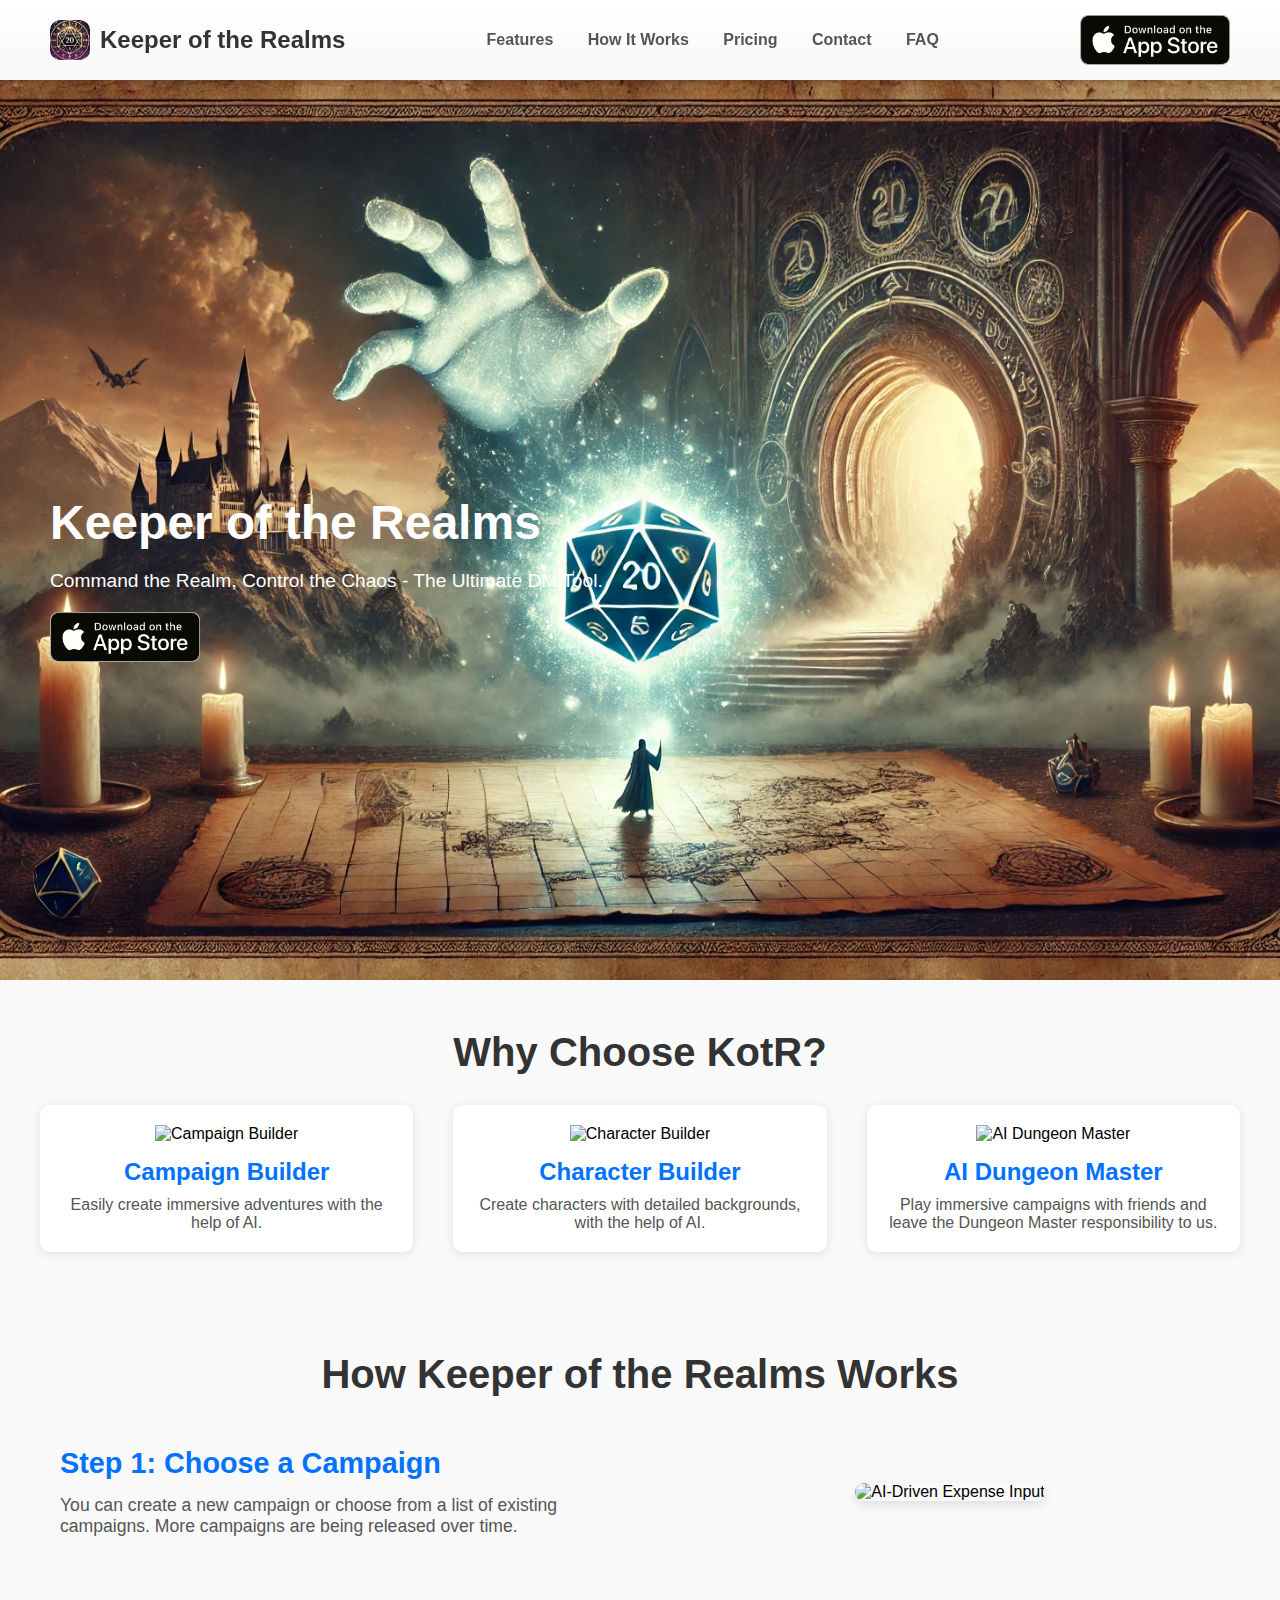
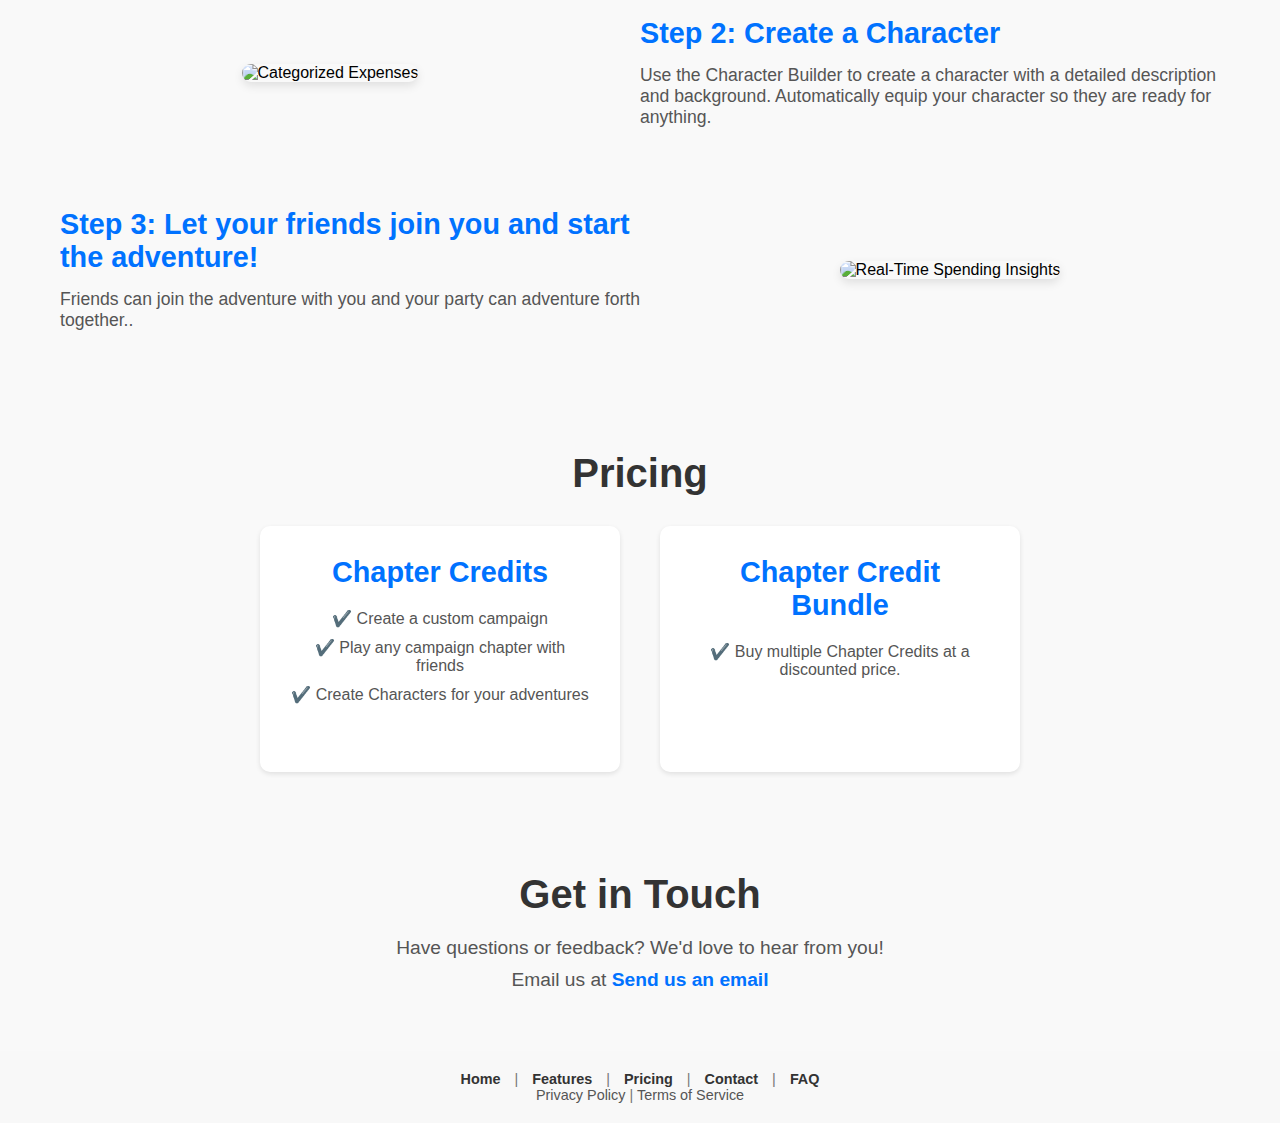
==== index.html @ 097224ea "Tweaked the text" ====
<!DOCTYPE html>
<html lang="en">
<head>
    <meta charset="UTF-8">
    <meta name="viewport" content="width=device-width, initial-scale=1.0">
    <title>Keeper of the Realms - Your AI Dungeon Master</title>
    <link rel="stylesheet" href="styles.css">
</head>
<body>
    <!-- Navbar -->
    <nav class="navbar">
        <div class="logo">
            <img src="appIcon.jpg" alt="KotR Icon" class="app-icon">
            <span>Keeper of the Realms</span>
        </div>
        <div class="nav-links">
            <a href="#features">Features</a>
            <a href="#how-it-works">How It Works</a>
            <a href="#pricing">Pricing</a>
            <a href="#contact">Contact</a>
            <a href="faq.html">FAQ</a>
        </div>
        <a href="https://apps.apple.com/us/app/keeper-of-the-realms/id6740112469" class="cta-button"><img src="app-store-badge.png" alt="Download on the App Store"></a>
    </nav>

    <!-- Hero Section -->
    <header class="hero">
        <div class="hero-overlay">
            <div class="hero-text">
                <h1>Keeper of the Realms</h1>
                <p>Command the Realm, Control the Chaos - The Ultimate DM Tool.</p>
                <a href="https://apps.apple.com/us/app/keeper-of-the-realms/id6740112469" class="cta-button">
                    <img src="app-store-badge.png" alt="Download on the App Store">
                </a>
            </div>
        </div>
        <img src="web_hero.png" alt="Keeper of the Realms" class="hero-image">
    </header>

    <!-- Features Section -->
<section id="features" class="features">
    <h2>Why Choose KotR?</h2>
    <div class="feature-grid">
        
        <div class="feature">
            <img src="Budget.png" alt="Campaign Builder">
            <h3>Campaign Builder</h3>
            <p>Easily create immersive adventures with the help of AI.</p>
        </div>

       
        <div class="feature">
            <img src="shortcuts2.png" alt="Character Builder">
            <h3>Character Builder</h3>
            <p>Create characters with detailed backgrounds, with the help of AI.</p>
        </div>

        <!-- Real-Time Widgets -->
        <div class="feature">
            <img src="widgets.png" alt="AI Dungeon Master">
            <h3>AI Dungeon Master</h3>
            <p>Play immersive campaigns with friends and leave the Dungeon Master responsibility to us.</p>
        </div>
    </div>
</section>

<!-- How It Works Section -->
<section id="how-it-works" class="how-it-works">
    <h2>How Keeper of the Realms Works</h2>
    
    <div class="steps-container">
        <!-- Step 1 -->
        <div class="step">
            <div class="step-text">
                <h3>Step 1: Choose a Campaign</h3>
                <p>You can create a new campaign or choose from a list of existing campaigns.  More campaigns are being released over time.</p>
            </div>
            <div class="step-visual">
                <img src="ai-input.png" alt="AI-Driven Expense Input">
            </div>
        </div>
        
        <!-- Step 2 -->
        <div class="step step-reverse">
            <div class="step-text">
                <h3>Step 2: Create a Character</h3>
                <p>Use the Character Builder to create a character with a detailed description and background. Automatically equip your character so they are ready for anything.</p>
            </div>
            <div class="step-visual">
                <img src="categorized-expenses.png" alt="Categorized Expenses">
            </div>
        </div>
        
        <!-- Step 3 -->
        <div class="step">
            <div class="step-text">
                <h3>Step 3: Let your friends join you and start the adventure!</h3>
                <p>Friends can join the adventure with you and your party can adventure forth together..</p>
            </div>
            <div class="step-visual">
                <img src="real-time-charts.jpg" alt="Real-Time Spending Insights">
            </div>
        </div>
    </div>
</section>

<!-- Testimonials Section -->
<!--
<section id="testimonials" class="testimonials">
    <h2>What Users Are Saying</h2>
    <div class="testimonial-slider">
        <div class="testimonial">
            <p>&ldquo;Penny has completely changed the way I manage my finances. AI tracking is seamless and accurate!&rdquo;</p>
            <span>- User A</span>
        </div>
        <div class="testimonial">
            <p>&ldquo;The Siri integration makes adding expenses on the go a breeze.&rdquo;</p>
            <span>- User B</span>
        </div>
        <div class="testimonial">
            <p>&ldquo;The real-time insights helped me stay under budget for the first time in years.&rdquo;</p>
            <span>- User C</span>
        </div>
    </div>
</section>
-->
<!-- Pricing Section -->
<section id="pricing" class="pricing">
    <h2>Pricing</h2>
    <div class="pricing-container">
        <!-- Chapter Credits -->
        <div class="plan">
            <h3>Chapter Credits</h3>
            <ul>
                <li>✔️ Create a custom campaign</li>
                <li>✔️ Play any campaign chapter with friends</li>
                <li>✔️ Create Characters for your adventures</li>
            </ul>
            <a href="https://apps.apple.com/us/app/penny-ai-expense-tracker/id6680195347" class="cta-button">Get Started for Free</a>
        </div>
        
        <!-- Chapter Credit Bundles -->
        <div class="plan">
            <h3>Chapter Credit Bundle</h3>
            <ul>
                <li>✔️ Buy multiple Chapter Credits at a discounted price.</li>
            </ul>
            <a href="https://apps.apple.com/us/app/penny-ai-expense-tracker/id6680195347" class="cta-button">Subscribe Now</a>
        </div>
    </div>
</section>

<!-- Contact Section -->
<section id="contact" class="contact">
    <h2>Get in Touch</h2>
    <p>Have questions or feedback? We'd love to hear from you!</p>
    <p>Email us at <a href="mailto:TiVoShane@gmail.com">Send us an email</a></p>
   
</section>

   <!-- Footer -->
<footer class="footer">
    <div class="footer-links">
        <a href="#">Home</a> | <a href="#features">Features</a> | <a href="#pricing">Pricing</a> | <a href="#contact">Contact</a> | <a href="faq.html">FAQ</a>
    </div>
    <div class="legal">
        <a href="privacy-policy.html">Privacy Policy</a> | <a href="#">Terms of Service</a>
    </div>
</footer>
</body>
</html>
---- styles.css ----
/* styles.css */
body, h1, h2, h3, p {
    margin: 0;
    padding: 0;
}

body {
    font-family: Arial, sans-serif;
    background-color: #fff;
}

/* General Header Styling */
h2 {
    font-size: 2.5rem;
    margin-bottom: 30px;
    color: #333;
    text-align: center;
    font-family: 'Poppins', Arial, sans-serif;
}

/* Navbar Styling */
.navbar {
    display: flex;
    justify-content: space-between;
    align-items: center;
    padding: 15px 50px;
    background: linear-gradient(to bottom, #ffffff, #f8f8f8); /* Subtle gradient */
    box-shadow: 0 2px 4px rgba(0, 0, 0, 0.1);
    position: sticky;
    top: 0;
    z-index: 1000;
}

.logo {
    display: flex;
    align-items: center;
    gap: 10px;
    font-family: 'Poppins', Arial, sans-serif;
    font-size: 1.5rem;
    font-weight: bold;
    color: #333;
}

.nav-links a {
    text-decoration: none;
    color: #555;
    font-size: 1rem;
    font-weight: 600;
    margin: 0 15px;
    position: relative;
    transition: color 0.3s ease;
}

.nav-links a:hover {
    color: #0072ff;
}

.nav-links a::after {
    content: '';
    position: absolute;
    width: 0;
    height: 2px;
    bottom: -5px;
    left: 0;
    background-color: #0072ff;
    transition: width 0.3s ease;
}

.nav-links a:hover::after {
    width: 100%;
}

.download-btn {
    background-color: #0072ff;
    color: #fff;
    padding: 10px 20px;
    border-radius: 5px;
    text-decoration: none;
    font-weight: bold;
    transition: background-color 0.3s ease;
}

.download-btn:hover {
    background-color: #005bb5;
}

.app-icon {
    width: 40px;
    height: 40px;
    object-fit: contain;
    border-radius: 10px; /* Optional */
}

/* Hero Section */
.hero {
    position: relative;
    width: 100%;
    height: 100vh;
    overflow: hidden;
}

.hero-image {
    width: 100%;
    height: 100%;
    object-fit: cover;
    position: absolute;
    top: 0;
    left: 0;
    z-index: 1;
}

.hero-overlay {
    position: absolute;
    top: 0;
    left: 0;
    width: 100%;
    height: 100%;
    display: flex;
    align-items: center;
    justify-content: flex-start;
    padding: 50px;
    z-index: 2;
    color: white;
}

.hero-text h1 {
    font-size: 3rem;
    margin-bottom: 20px;
}

.hero-text p {
    font-size: 1.2rem;
    margin-bottom: 20px;
}

/* Features Section */
.features {
    text-align: center;
    padding: 50px 20px;
}

.feature-grid {
    display: flex;
    justify-content: center;
    gap: 40px;
    flex-wrap: wrap;
}

.feature img {
    width: 150px;
    margin-bottom: 10px;
}

/* Footer */
.footer {
    background-color: #f8f8f8;
    text-align: center;
    padding: 20px;
}

.footer-links a {
    text-decoration: none;
    color: #333;
    margin: 0 10px;
    font-weight: bold;
}

footer {
    text-align: center;
    padding: 20px 10px;
    background: #f9f9f9;
    color: #777;
    font-size: 0.9rem;
}

footer a {
    color: #0072ff;
    text-decoration: none;
}

footer a:hover {
    text-decoration: underline;
}

.legal a {
    text-decoration: none;
    color: #555;
}

/* Features Section */
.features {
    text-align: center;
    padding: 50px 20px;
    background-color: #f9f9f9;
}

.features h2 {
    font-size: 2.5rem;
    margin-bottom: 30px;
    color: #333;
}

.feature-grid {
    display: grid;
    grid-template-columns: repeat(3, 1fr);
    gap: 40px;
    justify-items: center;
    max-width: 1200px;
    margin: 0 auto;
}

.feature {
    text-align: center;
    padding: 20px;
    background: white;
    box-shadow: 0 2px 10px rgba(0, 0, 0, 0.1);
    border-radius: 10px;
    transition: transform 0.3s ease;
}

.feature:hover {
    transform: translateY(-10px);
    box-shadow: 0 4px 10px rgba(0, 0, 0, 0.2);
}

.feature img {
    width: 120px;
    height: auto;
    margin-bottom: 15px;
}

.feature h3 {
    font-size: 1.5rem;
    margin-bottom: 10px;
    color: #0072ff;
}

.feature p {
    font-size: 1rem;
    color: #555;
}

@media (max-width: 768px) {
    .feature-grid {
        grid-template-columns: 1fr;
    }
}

/* How It Works Section */
.how-it-works {
    text-align: center;
    padding: 50px 20px;
    background-color: #f9f9f9;
}

.how-it-works h2 {
    font-size: 2.5rem;
    margin-bottom: 30px;
    color: #333;
}

.steps-container {
    display: flex;
    flex-direction: column;
    gap: 40px;
    max-width: 1200px;
    margin: 0 auto;
}

.step {
    display: flex;
    align-items: center;
    justify-content: space-between;
}

.step-reverse {
    flex-direction: row-reverse;
}

.step-text {
    flex: 1;
    padding: 20px;
    text-align: left;
}

.step-text h3 {
    font-size: 1.8rem;
    margin-bottom: 15px;
    color: #0072ff;
}

.step-text p {
    font-size: 1.1rem;
    color: #555;
}

.step-visual {
    flex: 1;
    text-align: center;
}

.step-visual img {
    max-width: 100%;
    height: auto;
    border-radius: 10px;
    box-shadow: 0 4px 10px rgba(0, 0, 0, 0.1);
}

/* Testimonials Section */
.testimonials {
    text-align: center;
    padding: 50px 20px;
    background-color: #fff;
}

.testimonials h2 {
    font-size: 2.5rem;
    margin-bottom: 30px;
    color: #333;
}

.testimonial-slider {
    display: flex;
    justify-content: center;
    gap: 30px;
}

.testimonial {
    background-color: #f8f8f8;
    padding: 20px;
    border-radius: 10px;
    box-shadow: 0 2px 5px rgba(0, 0, 0, 0.1);
}

.testimonial p {
    font-size: 1.2rem;
    font-style: italic;
    margin-bottom: 10px;
}

/* Pricing Section */
.pricing {
    text-align: center;
    padding: 50px 20px;
    background-color: #f9f9f9;
}

.pricing-container {
    display: flex;
    justify-content: center;
    gap: 40px;
}

@media (max-width: 768px) {
    .pricing-container {
        flex-direction: column;
        gap: 20px;
    }
}

.plan {
    background: #fff;
    padding: 30px;
    border-radius: 10px;
    box-shadow: 0 2px 5px rgba(0, 0, 0, 0.1);
    width: 300px;
}

.plan h3 {
    font-size: 1.8rem;
    margin-bottom: 20px;
    color: #0072ff;
}

.plan ul {
    list-style: none;
    padding: 0;
    margin-bottom: 20px;
}

.plan ul li {
    margin-bottom: 10px;
    color: #555;
}

.cta-button {
    display: inline-block;
    background-color: #0072ff;
    color: #fff;
    padding: 10px 20px;
    border-radius: 5px;
    text-decoration: none;
    font-weight: bold;
    transition: background-color 0.3s ease;
}
.cta-button:hover {
    background-color: #005bb5;
}

.cta-button {
    outline: none; /* Remove browser default focus outline */
    background: none; /* Remove any extra background */
    border: none; /* Remove border styles */
}

.cta-button img {
    width: 150px;
    height: auto;
    display: block; /* Ensures no inline spacing issues */
    outline: none; /* Remove focus on image */
}

.cta-button:focus {
    outline: 2px solid #0072ff; /* Custom focus style for visibility */
    border-radius: 5px;
}

.cta-button {
    display: inline-block;
    background: none; /* Remove any background */
    border: none;     /* Remove borders */
    outline: none;    /* Remove focus outlines */
    padding: 0;       /* Remove extra padding */
    transition: none; /* Disable any hover transitions */
}

.cta-button:hover,
.cta-button:focus {
    outline: none;    /* Remove hover/focus outline */
    box-shadow: none; /* Remove any shadow */
    background: none; /* Remove any inherited hover background */
}

.cta-button img {
    display: block;
    width: 150px;
    height: auto;
    outline: none;    /* Remove image focus outline */
    border: none;     /* Remove borders on image */
    box-shadow: none; /* Ensure no hover shadow */
}

/* Contact Section */
.contact {
    text-align: center;
    padding: 50px 20px;
    background-color: #f9f9f9;
}

.contact h2 {
    font-size: 2.5rem;
    margin-bottom: 20px;
    color: #333;
}

.contact p {
    font-size: 1.2rem;
    margin: 10px 0;
    color: #555;
}

.contact a {
    color: #0072ff;
    text-decoration: none;
    font-weight: bold;
}

.contact a:hover {
    text-decoration: underline;
}

/* FAQ Page Styling */
.faq-container {
    max-width: 900px;
    margin: 50px auto;
    padding: 20px;
    background-color: #fff;
    box-shadow: 0 2px 10px rgba(0, 0, 0, 0.1);
    border-radius: 10px;
}

.faq-container h1 {
    font-size: 2.5rem;
    color: #0072ff;
    margin-bottom: 20px;
    border-bottom: 2px solid #0072ff;
    padding-bottom: 10px;
    text-align: center;
}

.faq-container h3 {
    font-size: 1.5rem;
    margin-top: 20px;
    margin-bottom: 10px;
    color: #333;
}

.faq-container p {
    font-size: 1.1rem;
    color: #555;
    line-height: 1.6;
}

.faq-item {
    border-bottom: 1px solid #ddd;
    padding: 20px 0;
}

.faq-question {
    font-weight: bold;
    font-size: 1.2rem;
    margin-bottom: 10px;
    color: #0072ff;
}

.faq-answer p {
    margin: 0;
    color: #555;
}

.faq-item:last-child {
    border-bottom: none;
}

.container {
    max-width: 900px;
    margin: 40px auto;
    padding: 20px;
    line-height: 1.6;
    font-size: 1rem;
    color: #333;
}
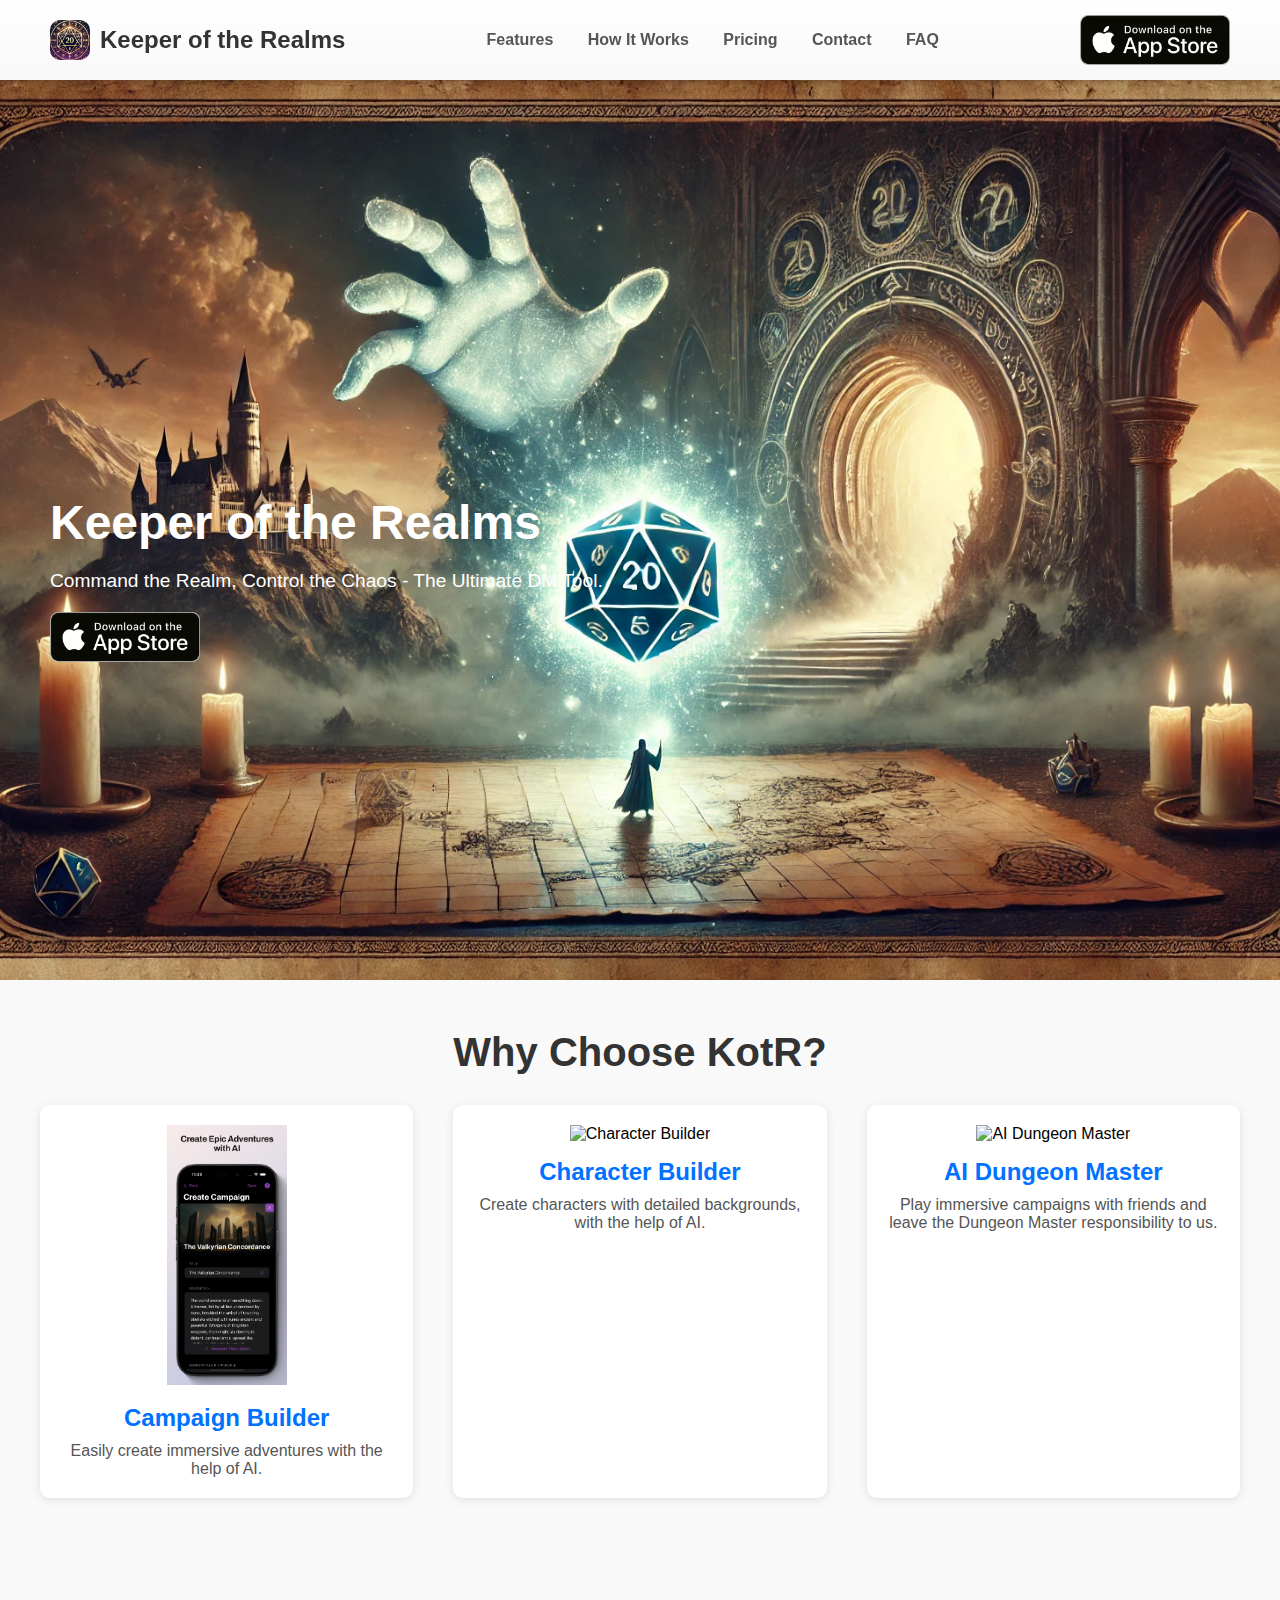
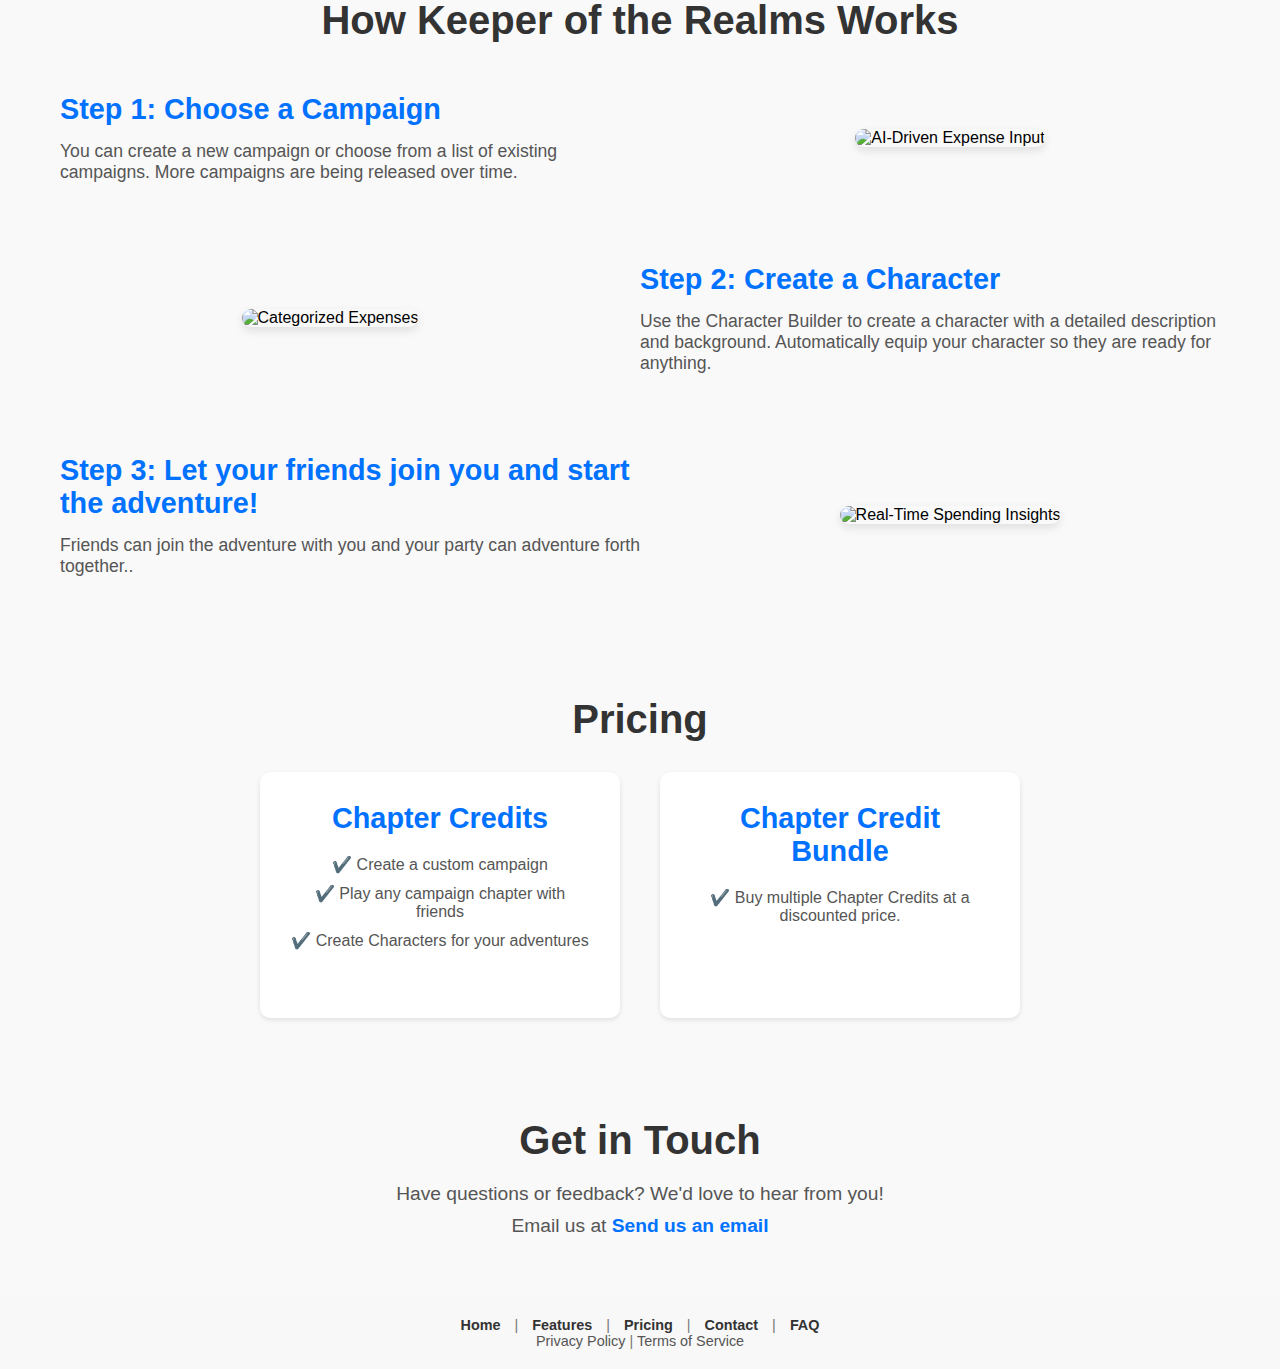
==== commit 2bbab2fd: "Added create campaign image" ====
--- a/index.html
+++ b/index.html
@@ -43,7 +43,7 @@
     <div class="feature-grid">
         
         <div class="feature">
-            <img src="Budget.png" alt="Campaign Builder">
+            <img src="Create Campaign.jpg" alt="Campaign Builder">
             <h3>Campaign Builder</h3>
             <p>Easily create immersive adventures with the help of AI.</p>
         </div>
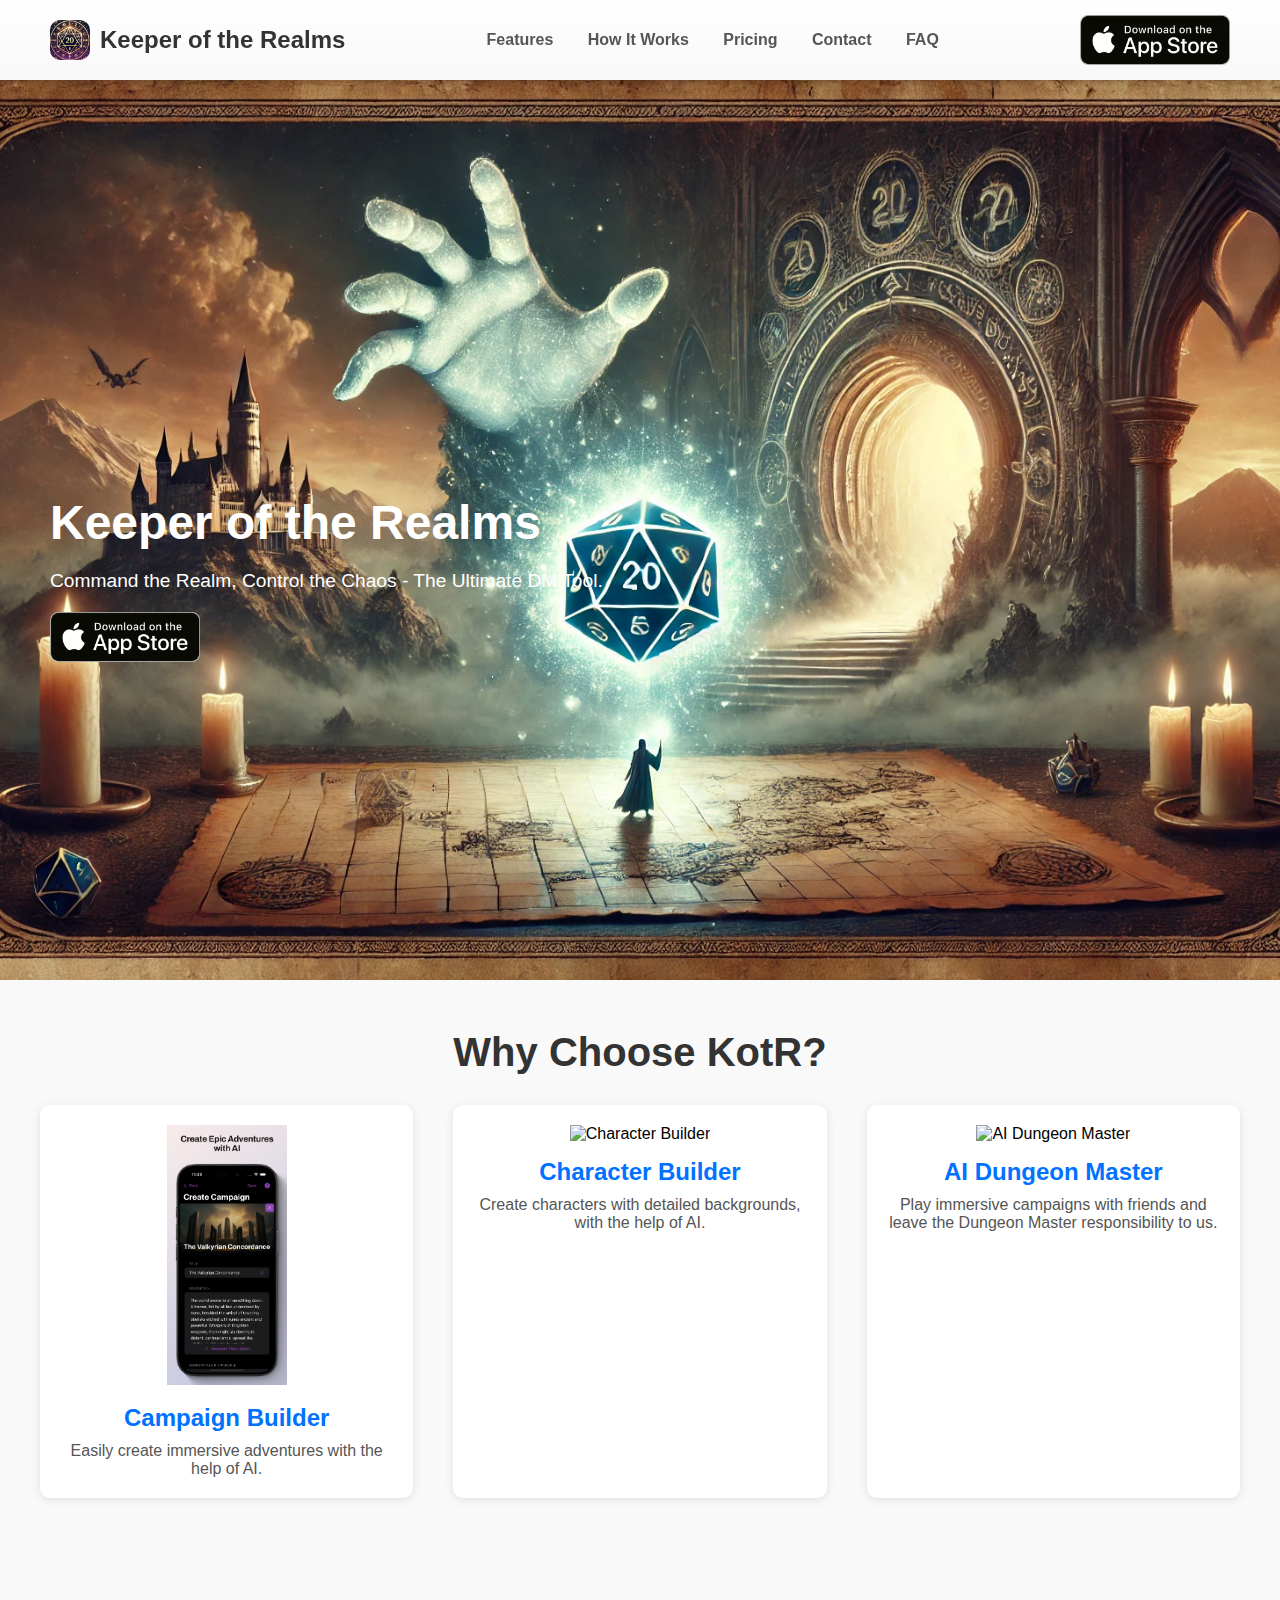
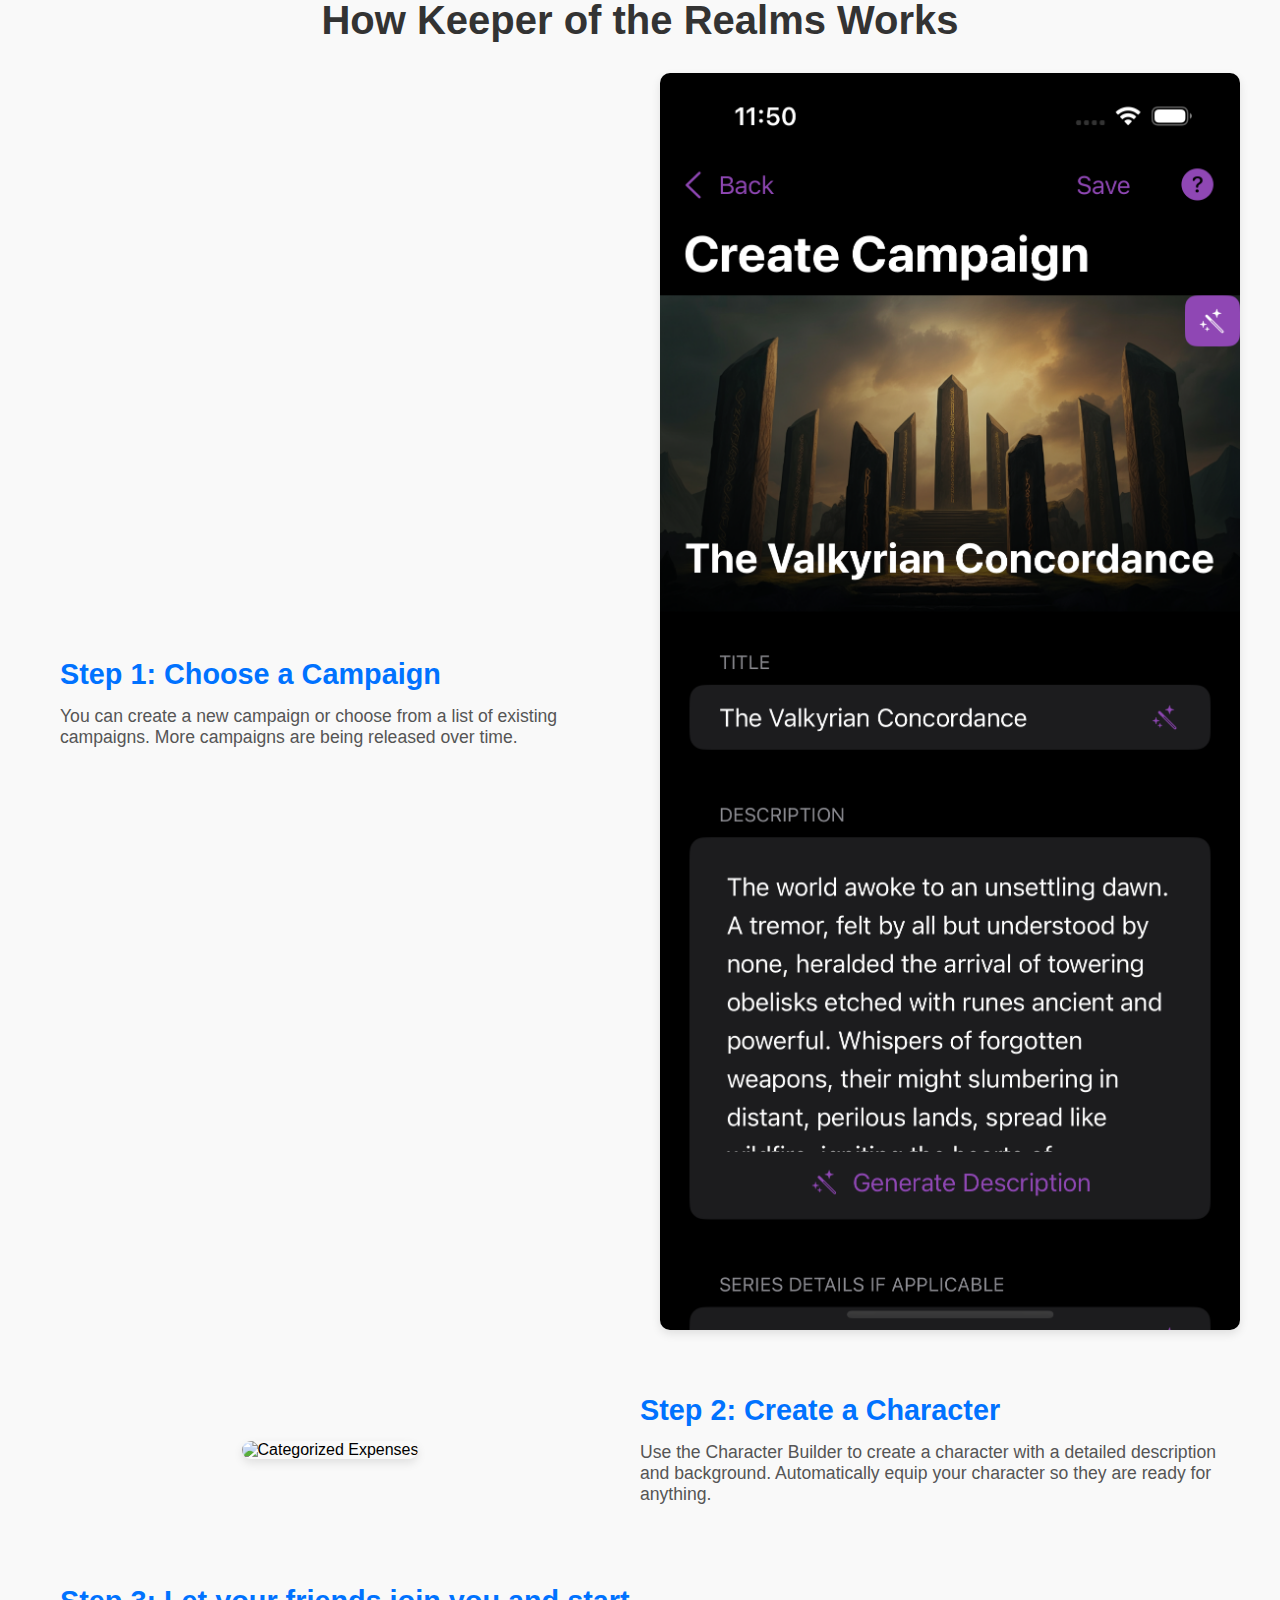
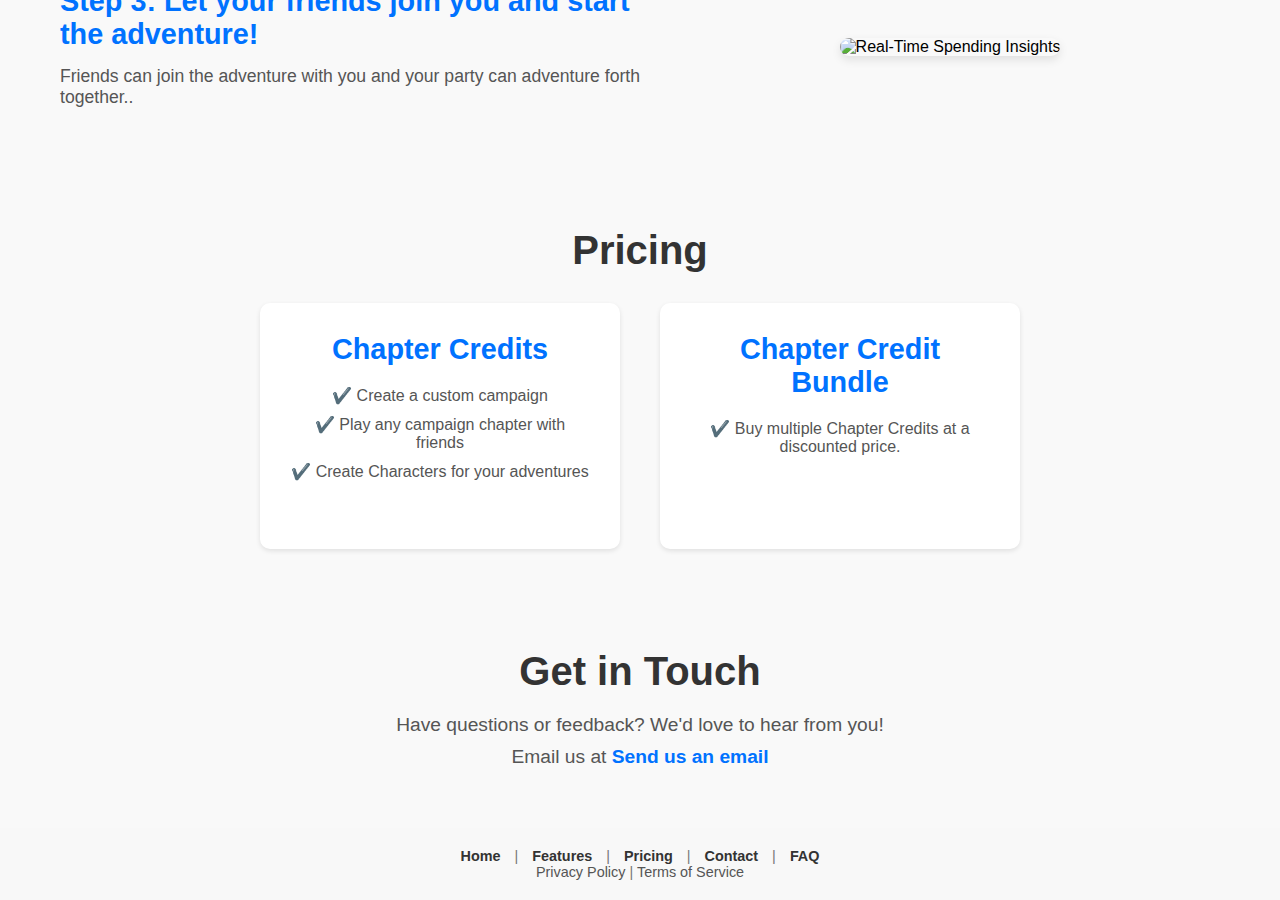
==== commit e144aa72: "Added images" ====
--- a/index.html
+++ b/index.html
@@ -76,7 +76,7 @@
                 <p>You can create a new campaign or choose from a list of existing campaigns.  More campaigns are being released over time.</p>
             </div>
             <div class="step-visual">
-                <img src="ai-input.png" alt="AI-Driven Expense Input">
+                <img src="create_campaign.png" alt="Create Campaign">
             </div>
         </div>
         
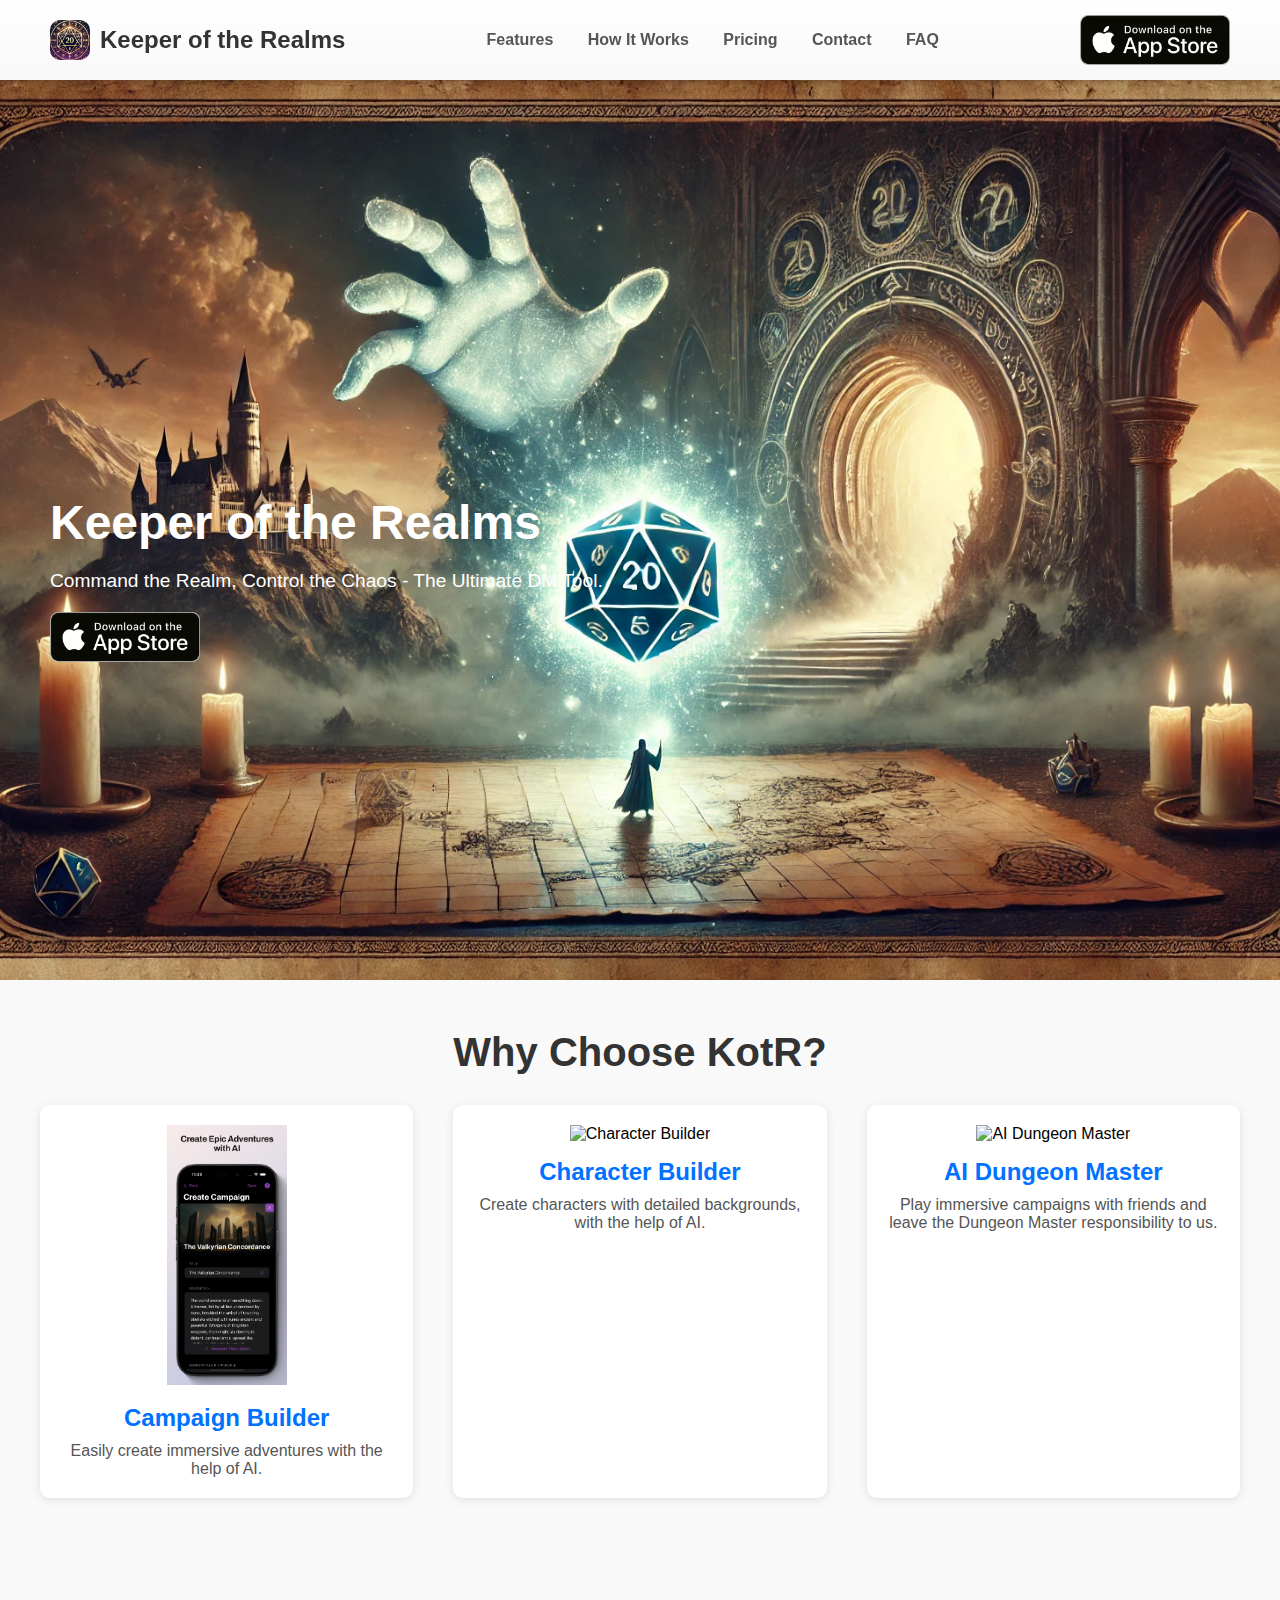
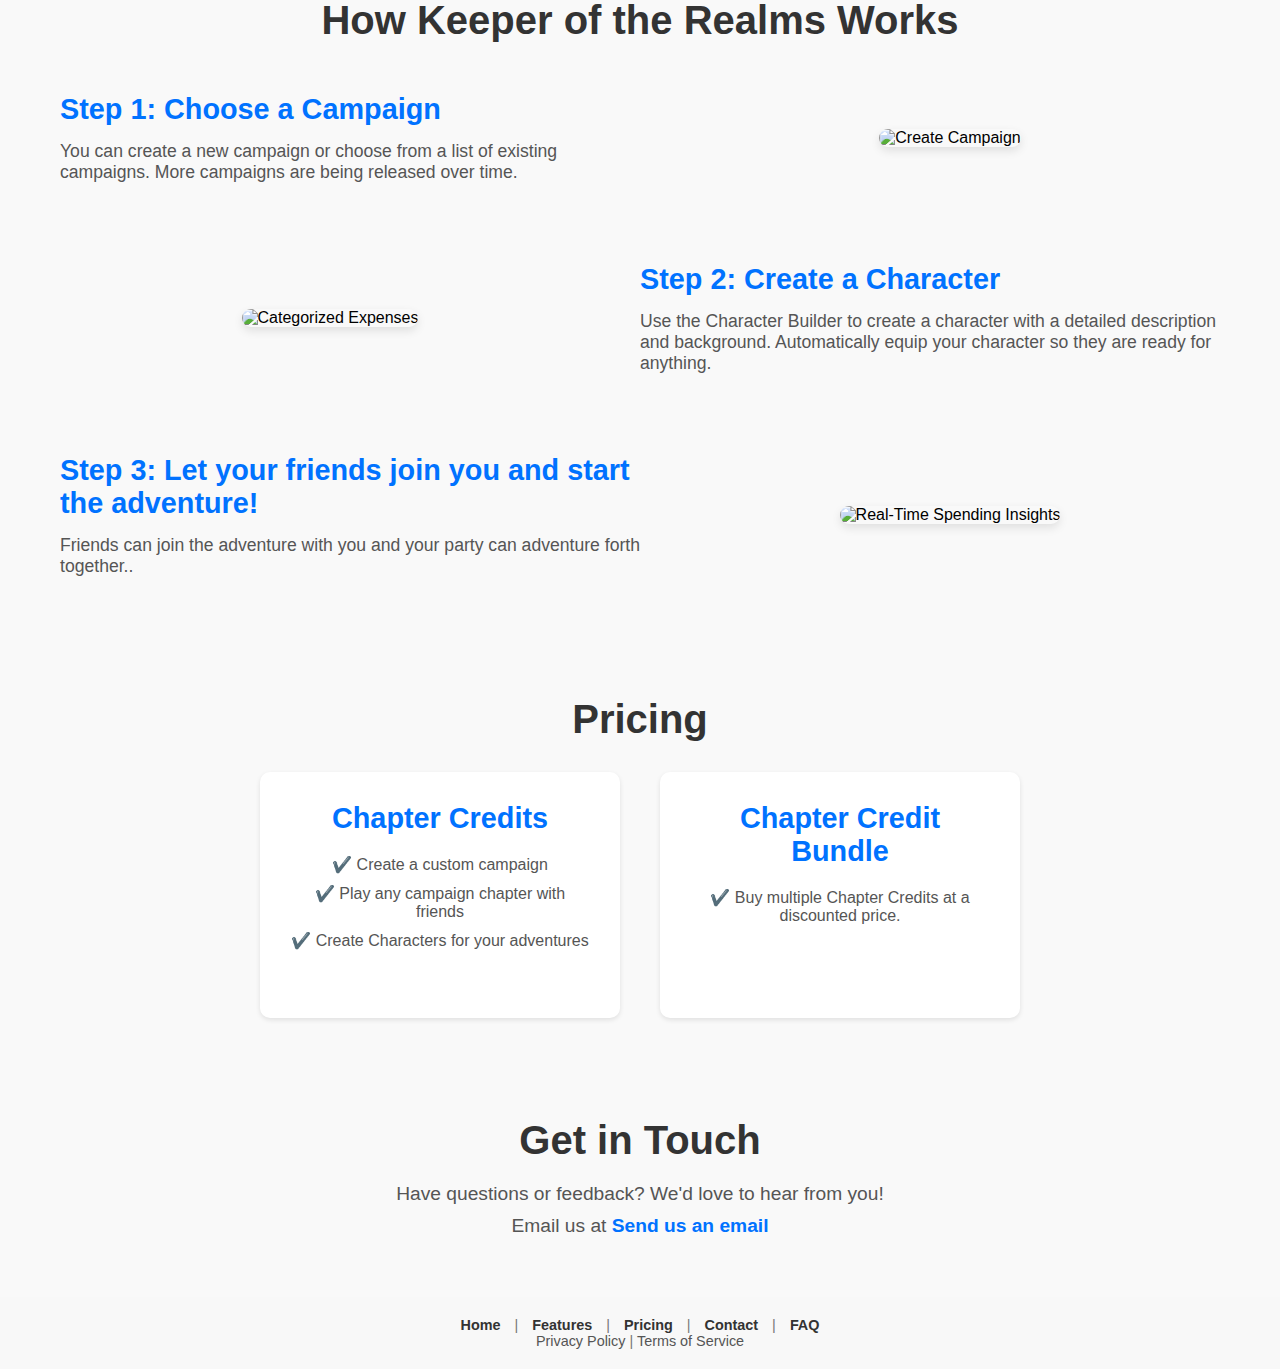
==== commit e4de14ca: "Updated image" ====
--- a/index.html
+++ b/index.html
@@ -76,7 +76,7 @@
                 <p>You can create a new campaign or choose from a list of existing campaigns.  More campaigns are being released over time.</p>
             </div>
             <div class="step-visual">
-                <img src="create_campaign.png" alt="Create Campaign">
+                <img src="create_builder.png" alt="Create Campaign">
             </div>
         </div>
         
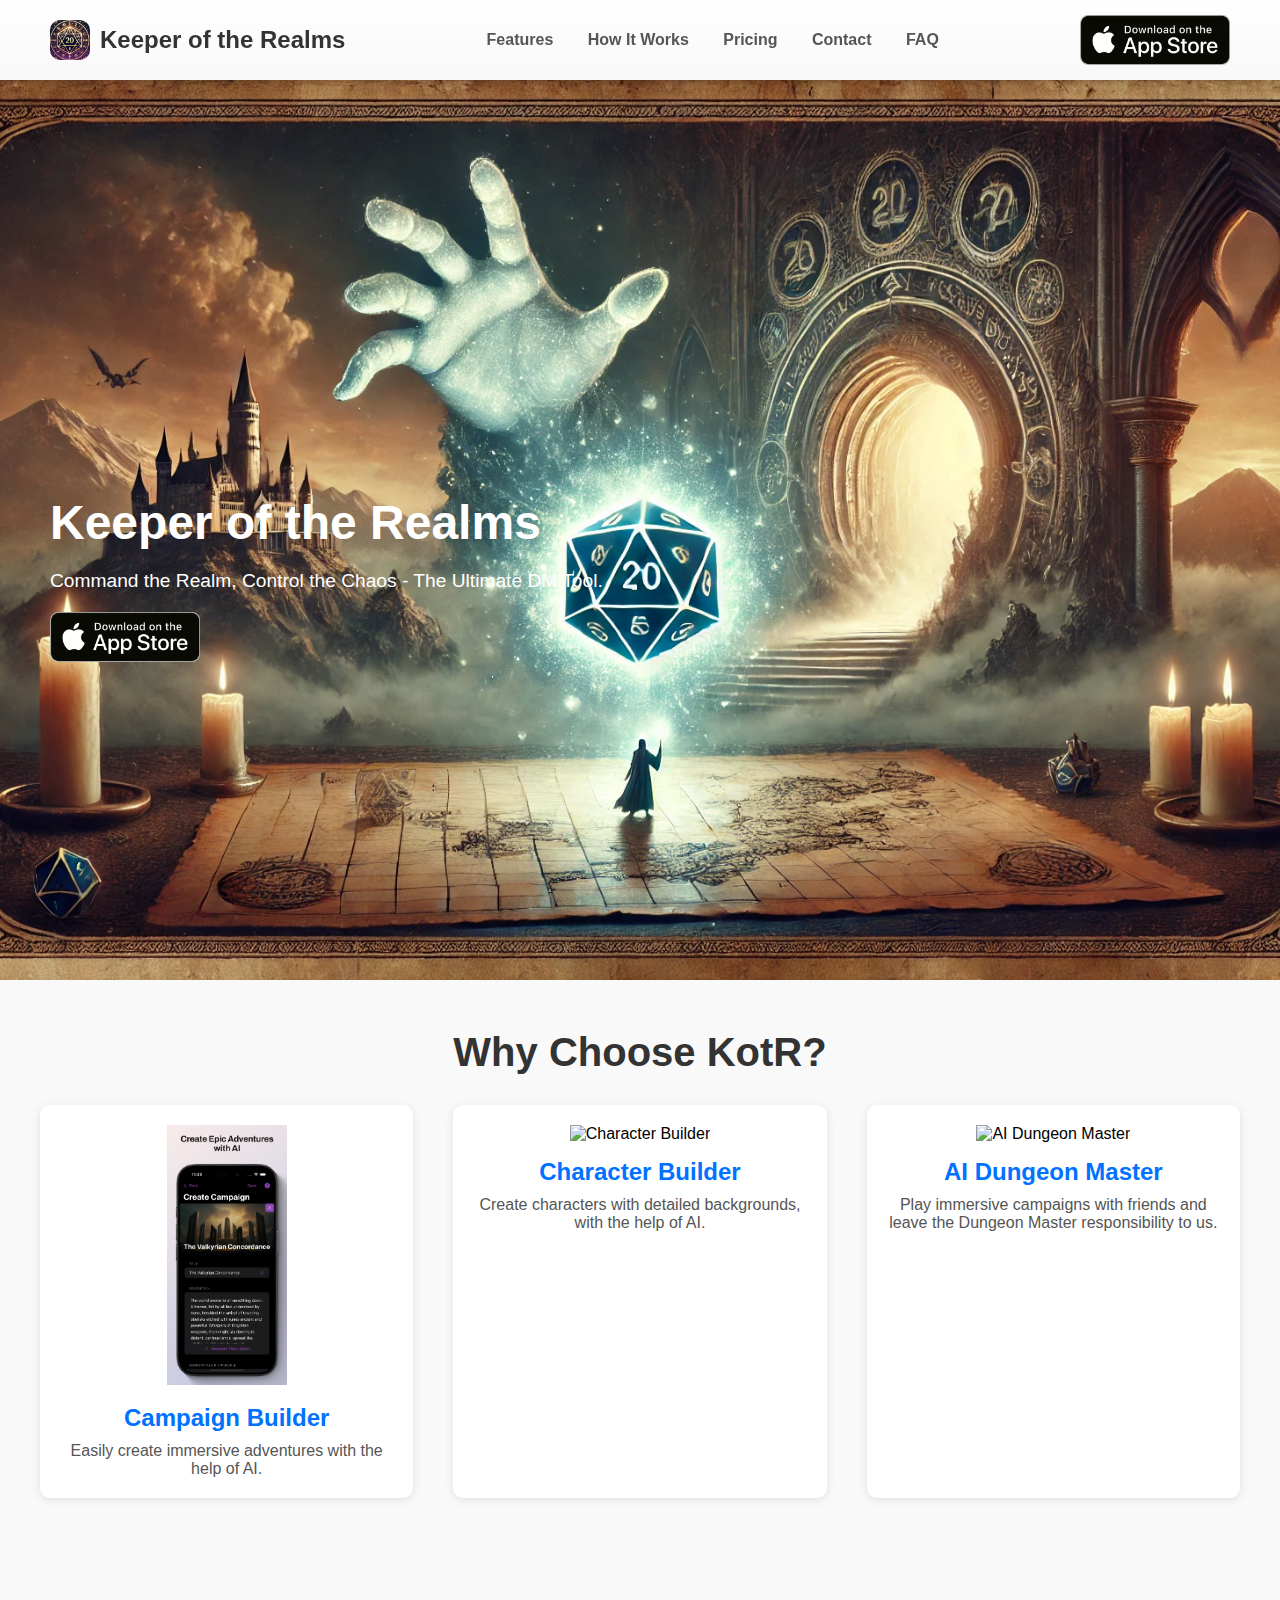
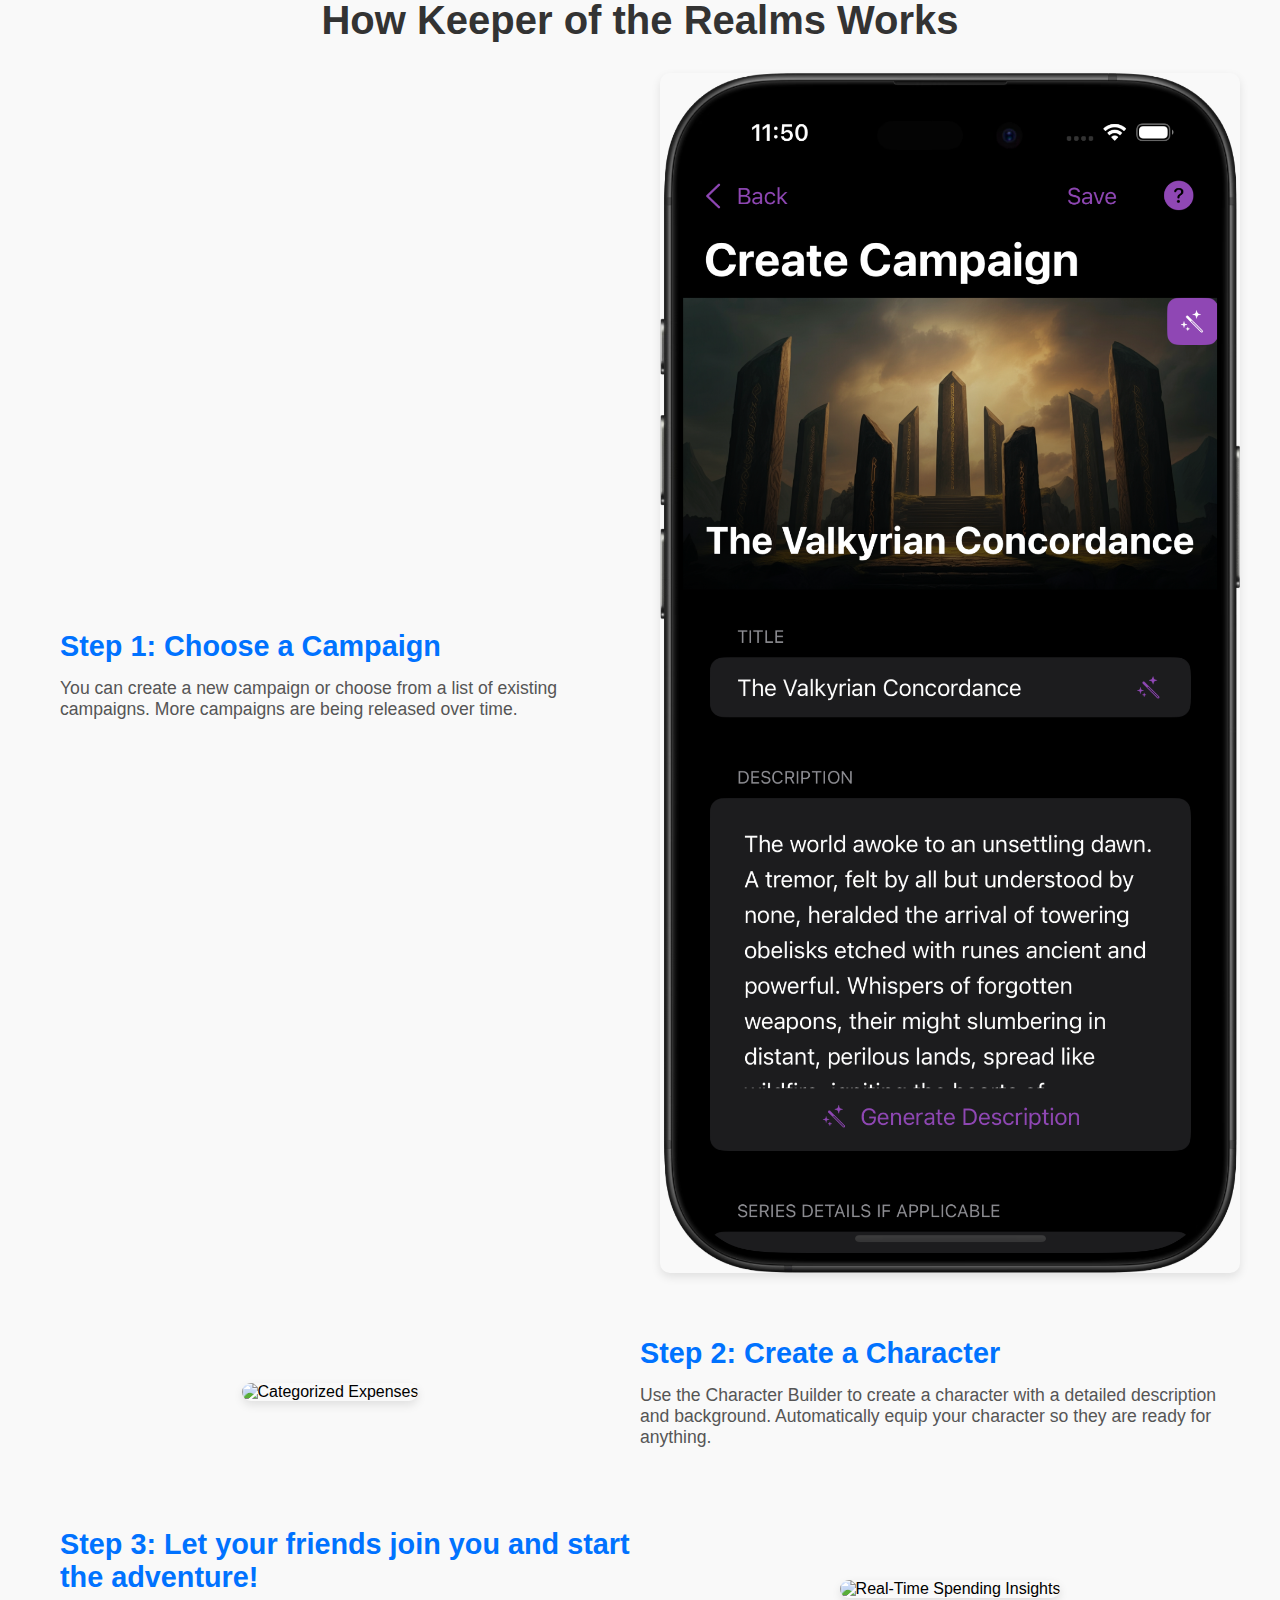
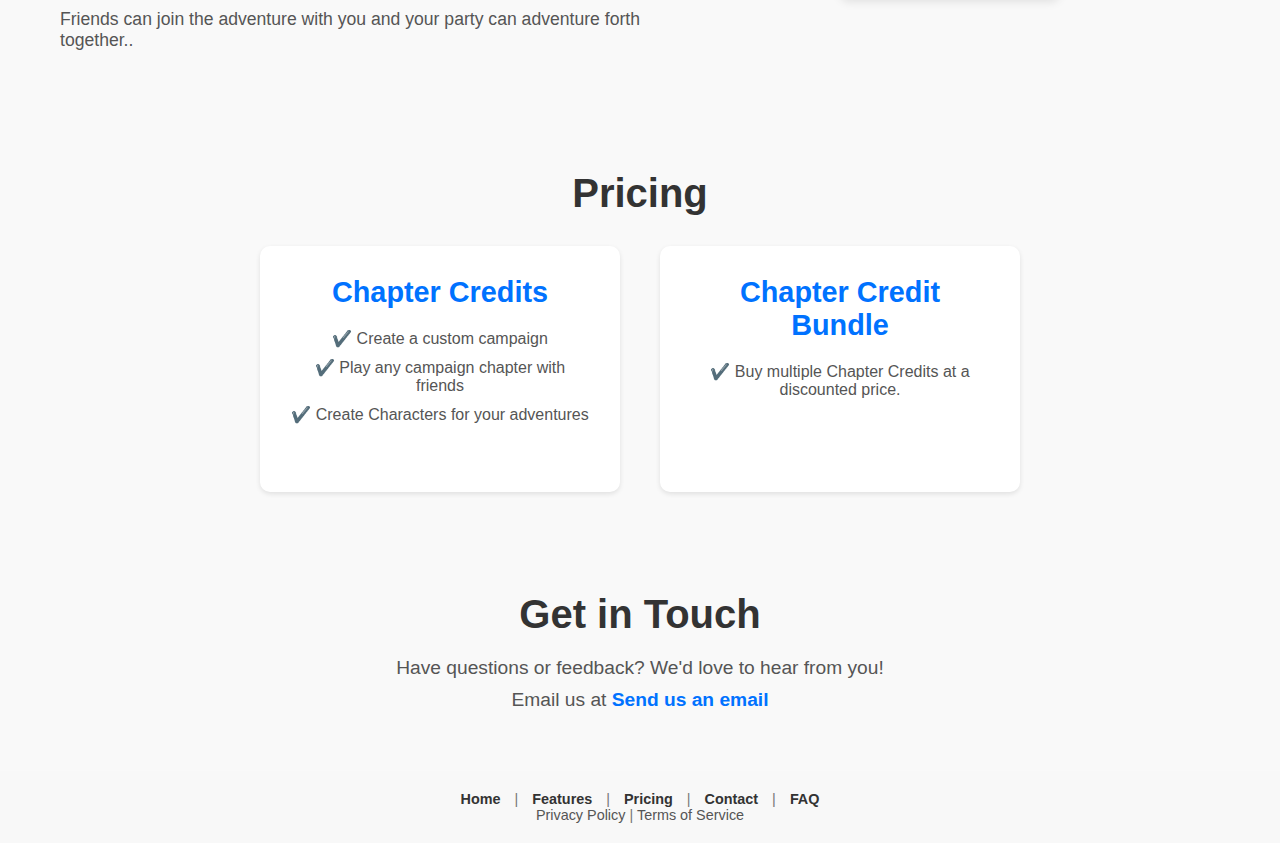
==== commit 8beddba1: "Updated filename" ====
--- a/index.html
+++ b/index.html
@@ -76,7 +76,7 @@
                 <p>You can create a new campaign or choose from a list of existing campaigns.  More campaigns are being released over time.</p>
             </div>
             <div class="step-visual">
-                <img src="create_builder.png" alt="Create Campaign">
+                <img src="campaign_builder.png" alt="Create Campaign">
             </div>
         </div>
         
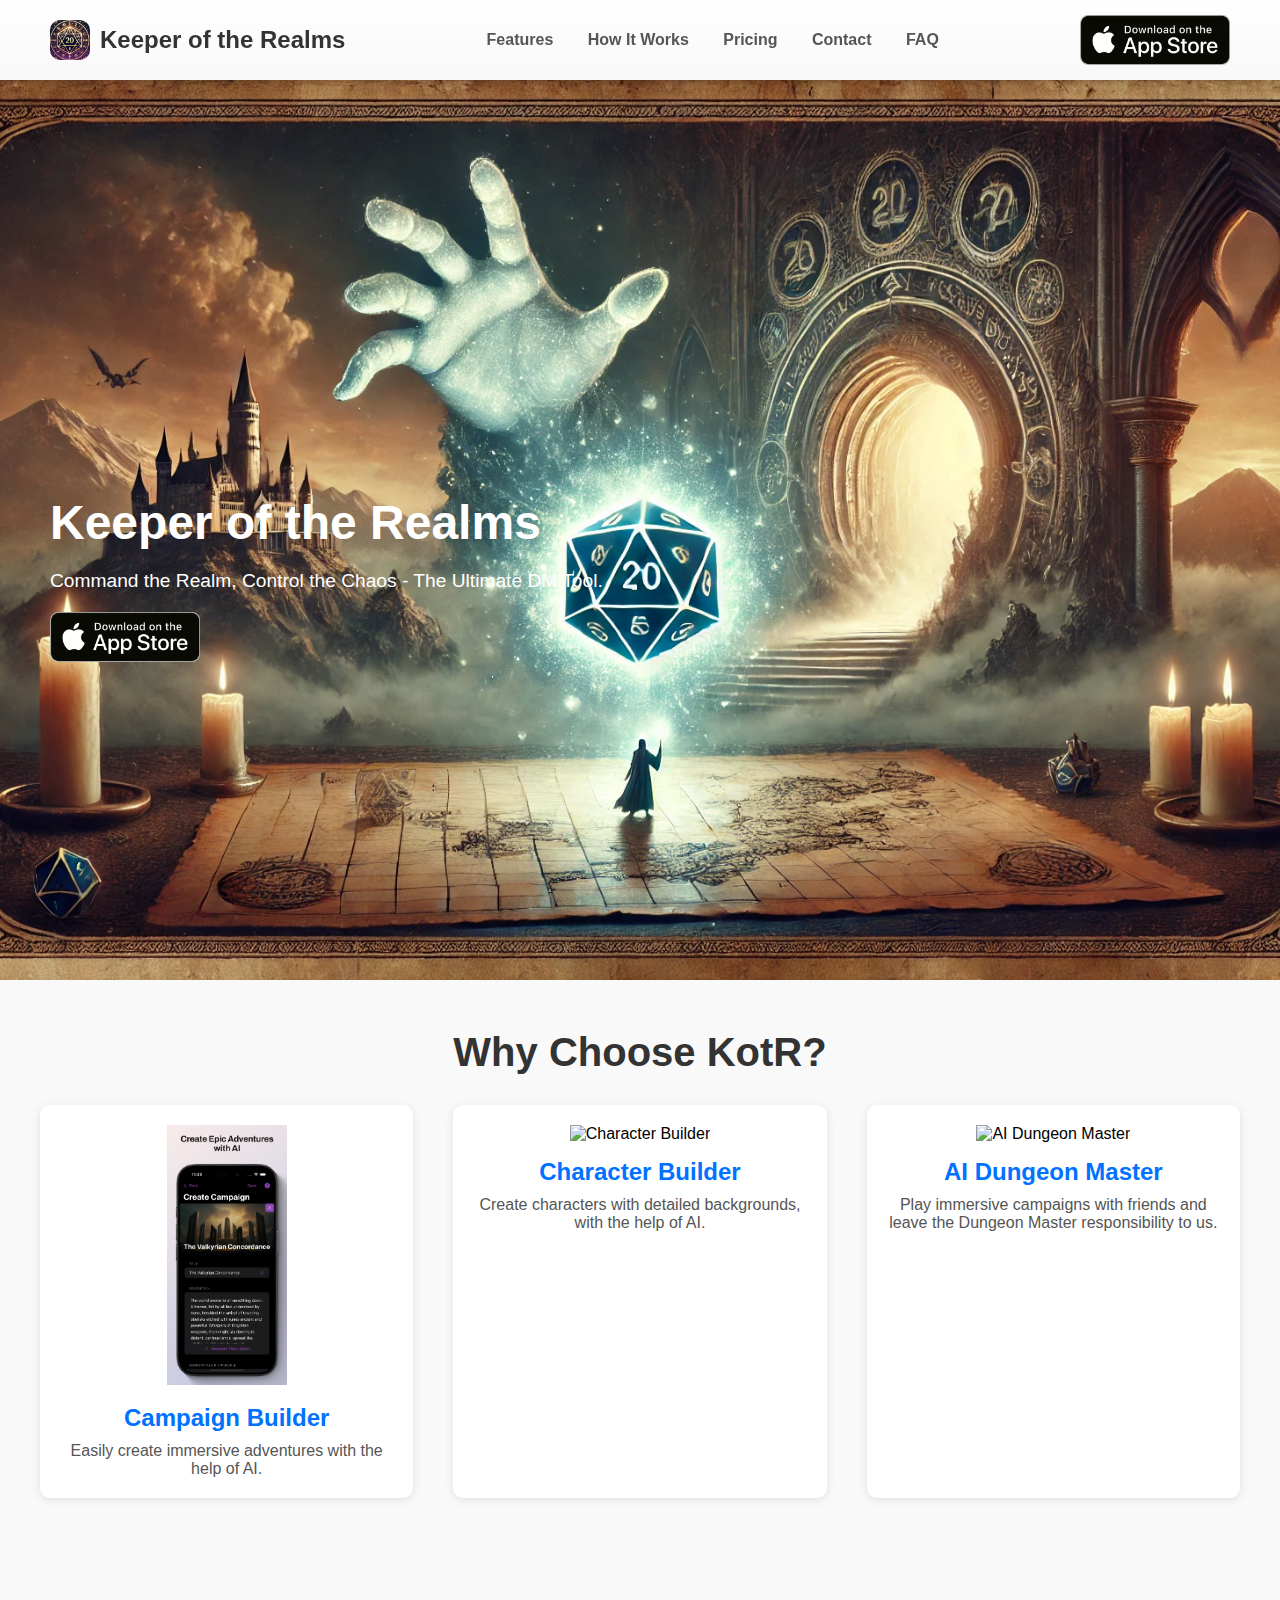
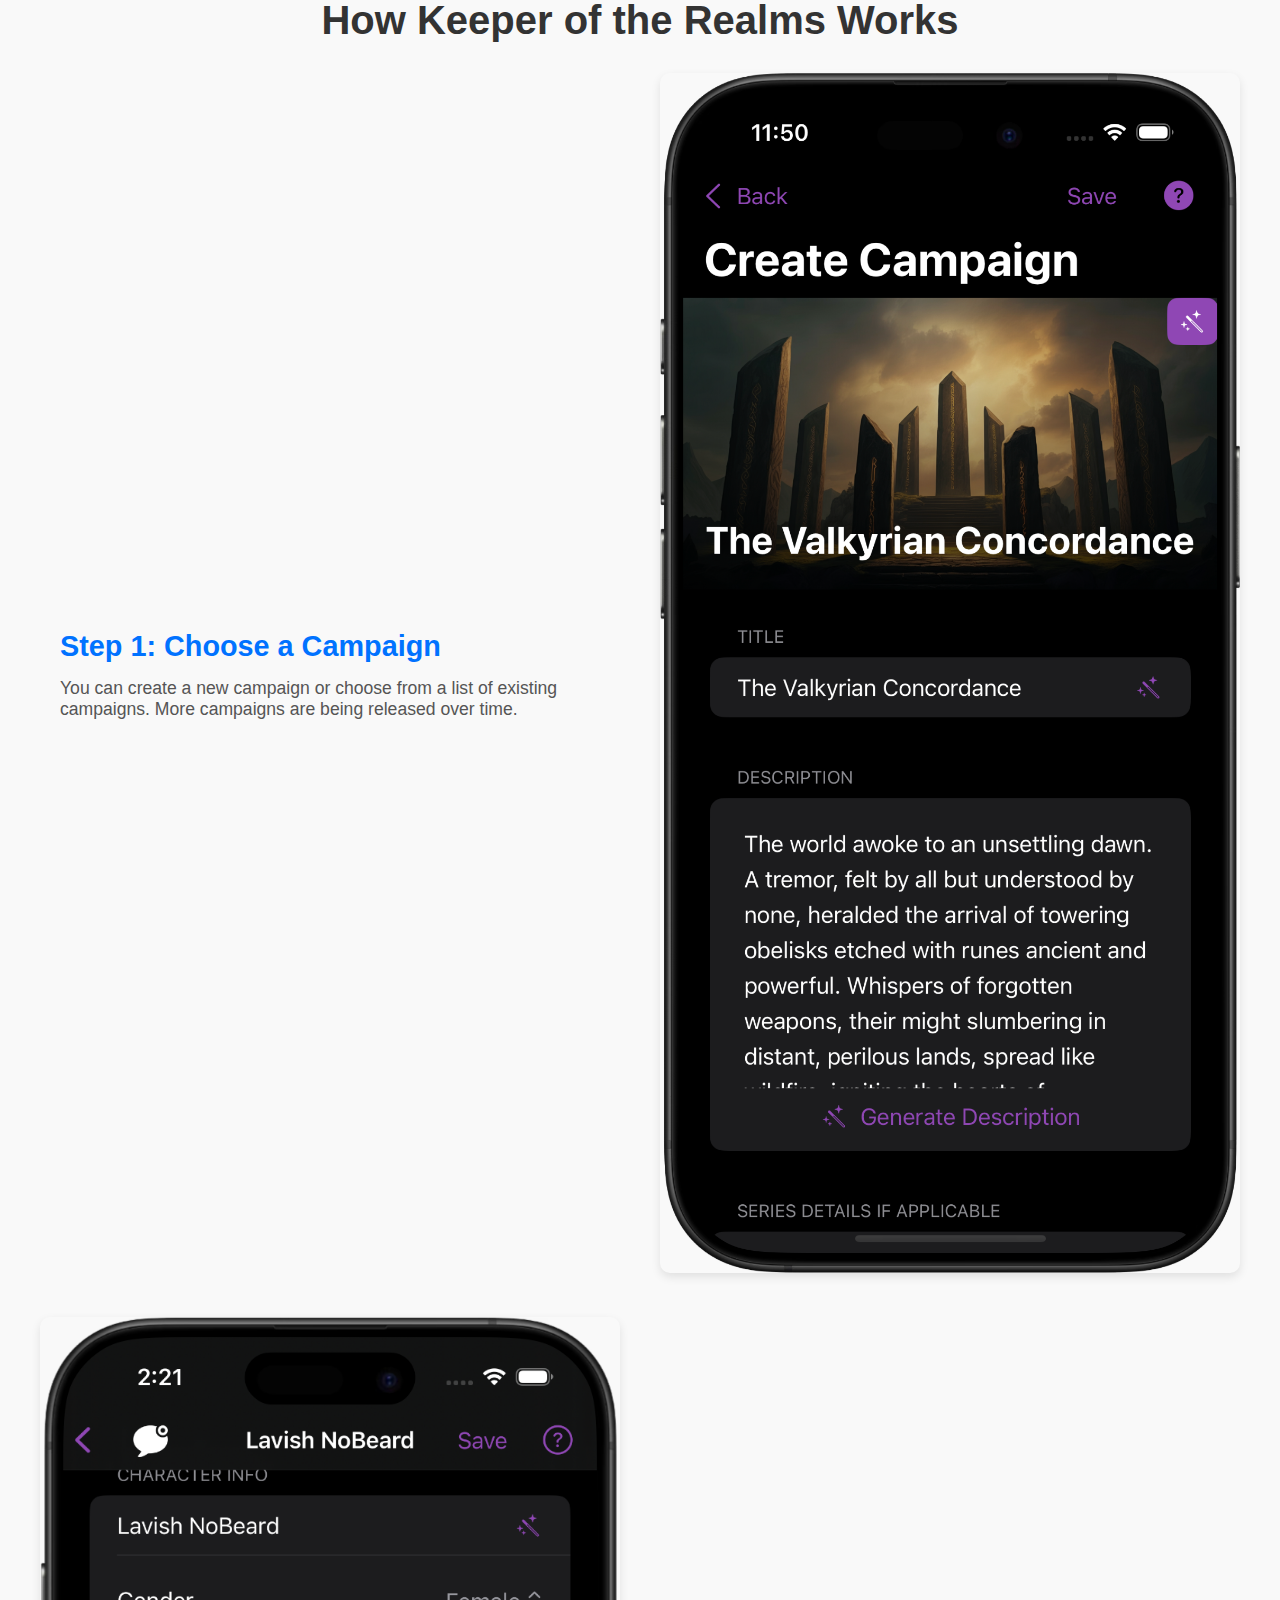
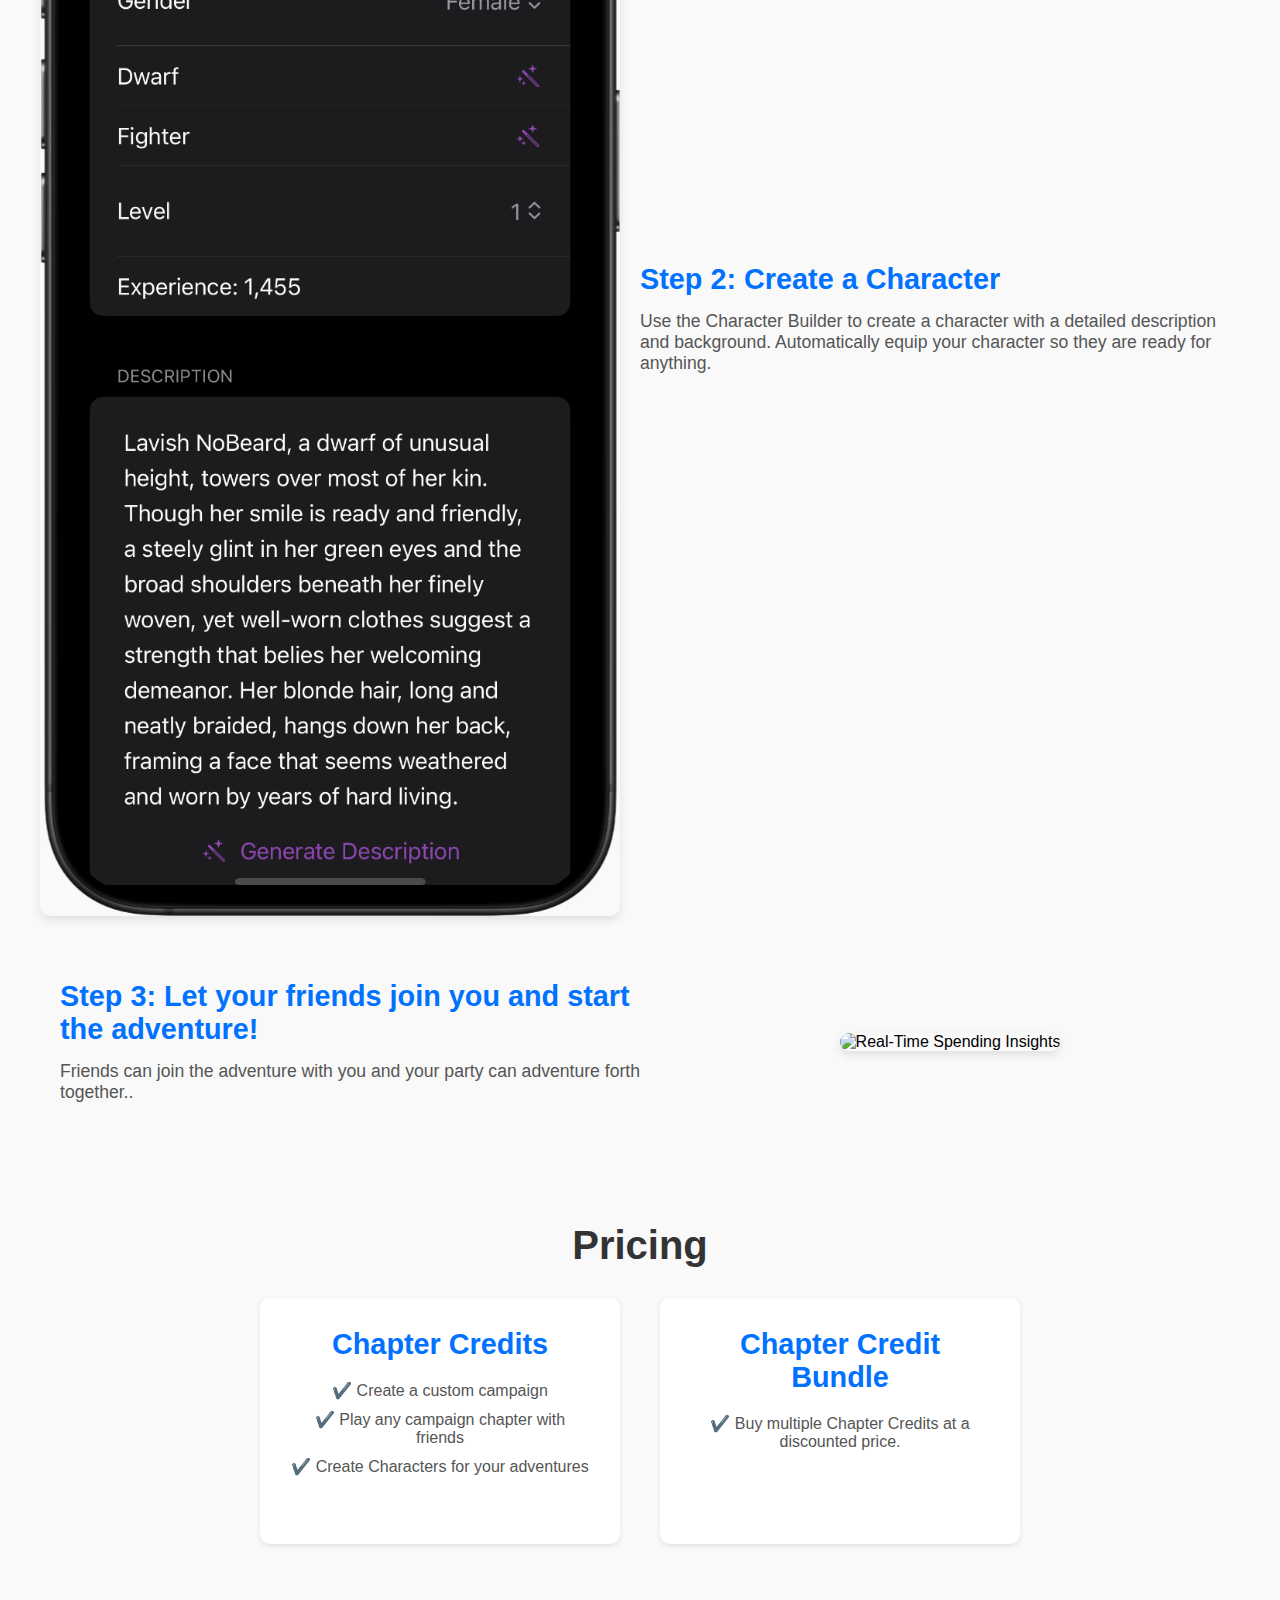
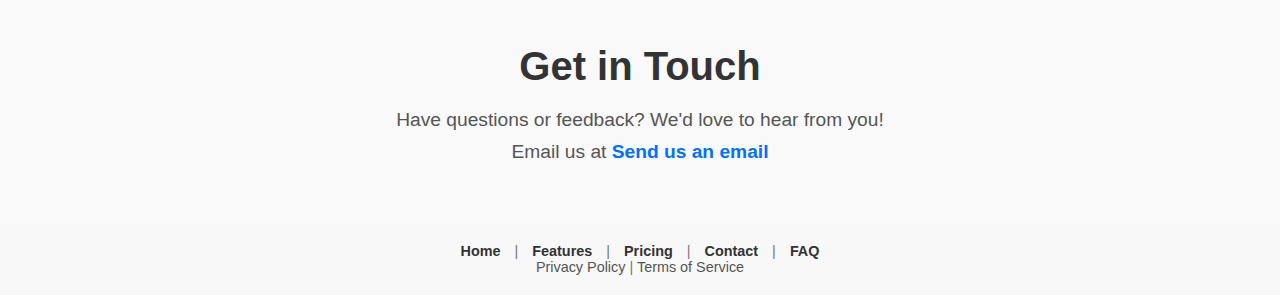
==== commit 81c0d8d7: "Added character builder image" ====
--- a/index.html
+++ b/index.html
@@ -87,7 +87,7 @@
                 <p>Use the Character Builder to create a character with a detailed description and background. Automatically equip your character so they are ready for anything.</p>
             </div>
             <div class="step-visual">
-                <img src="categorized-expenses.png" alt="Categorized Expenses">
+                <img src="character_builder.png" alt="Character Builders">
             </div>
         </div>
         
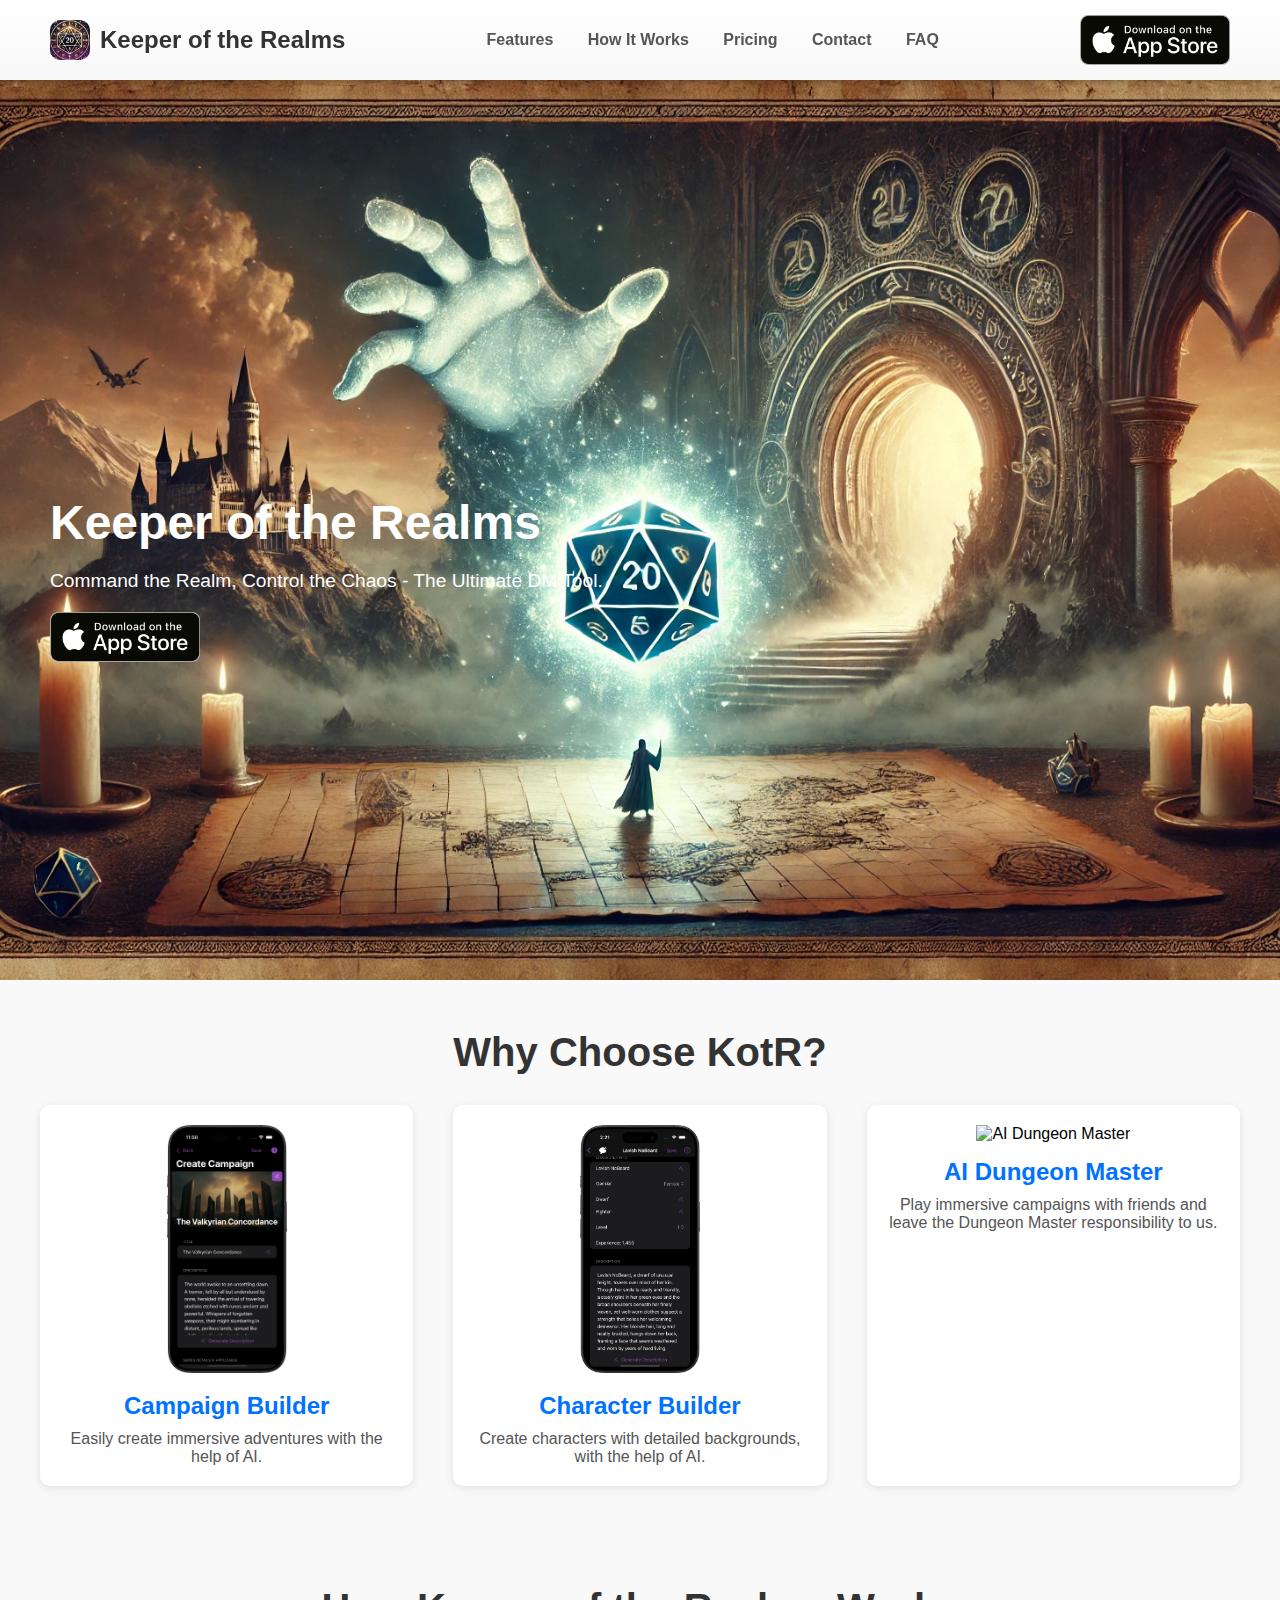
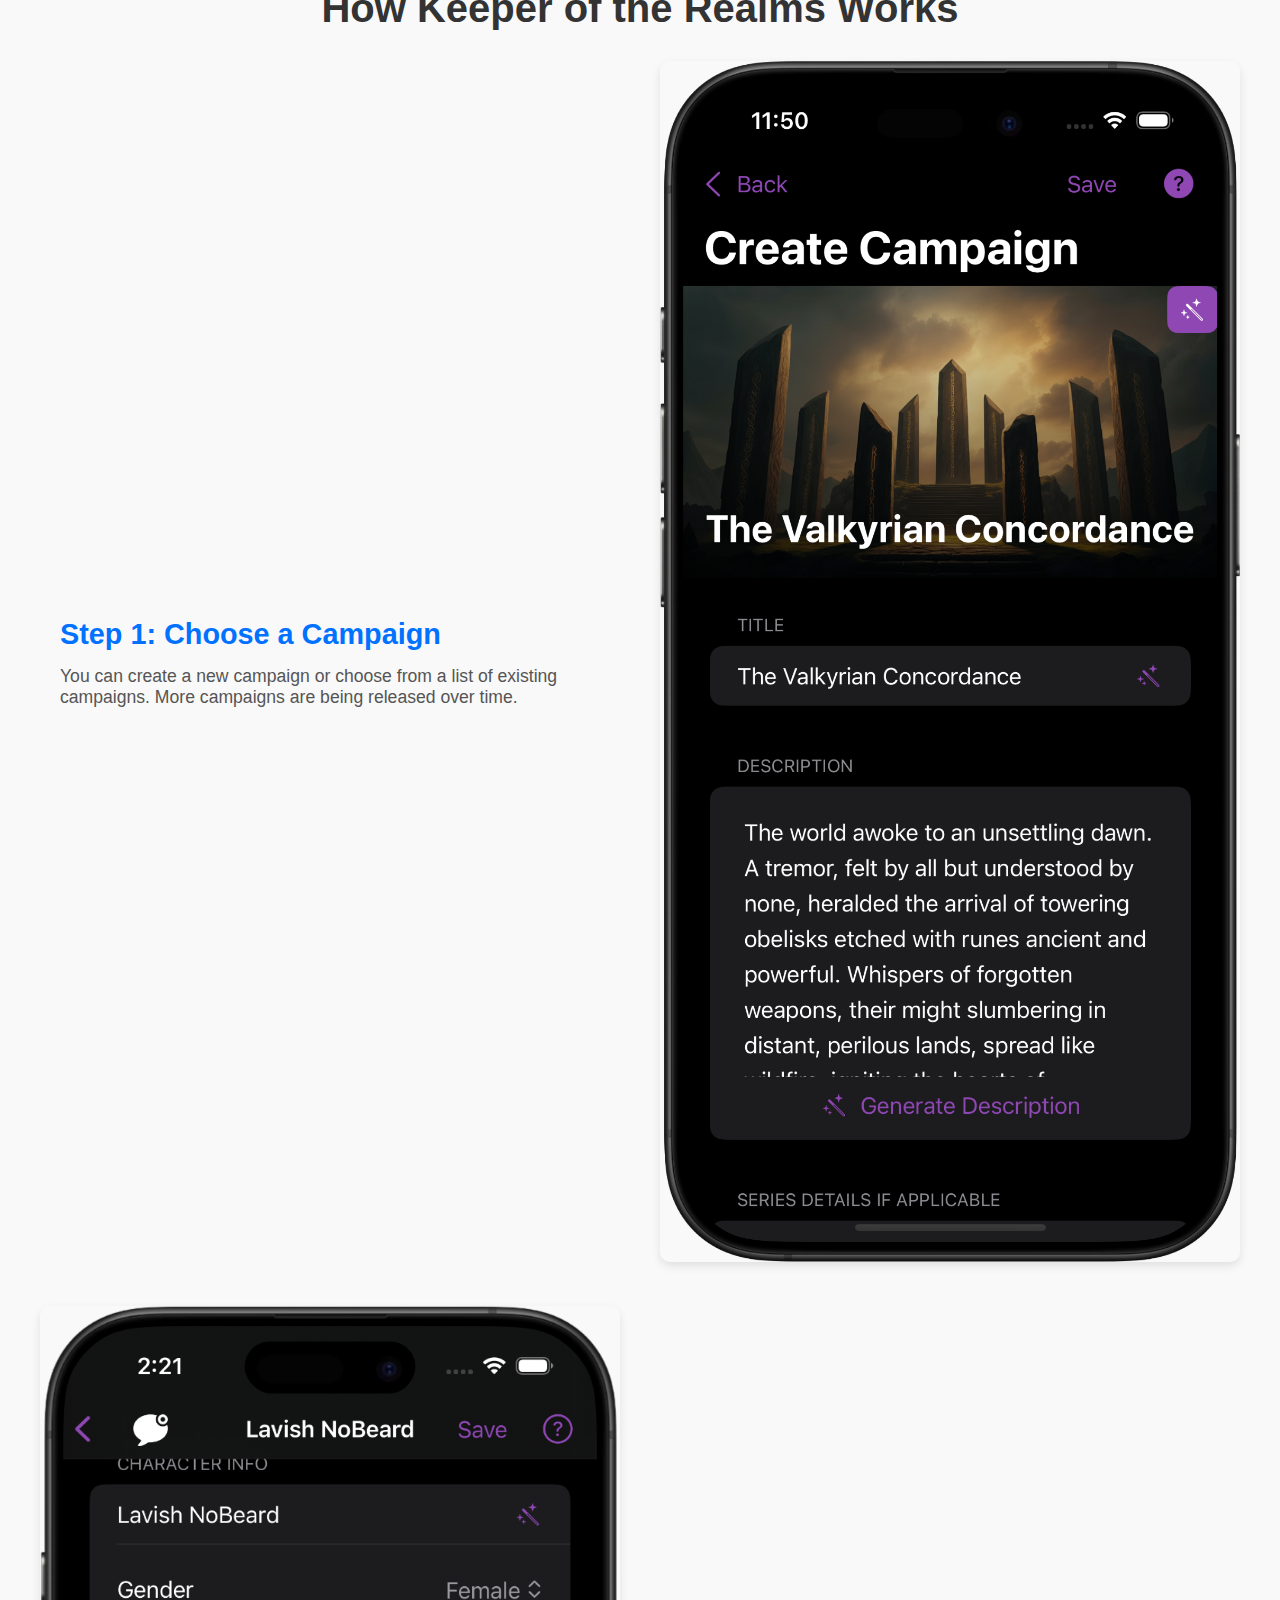
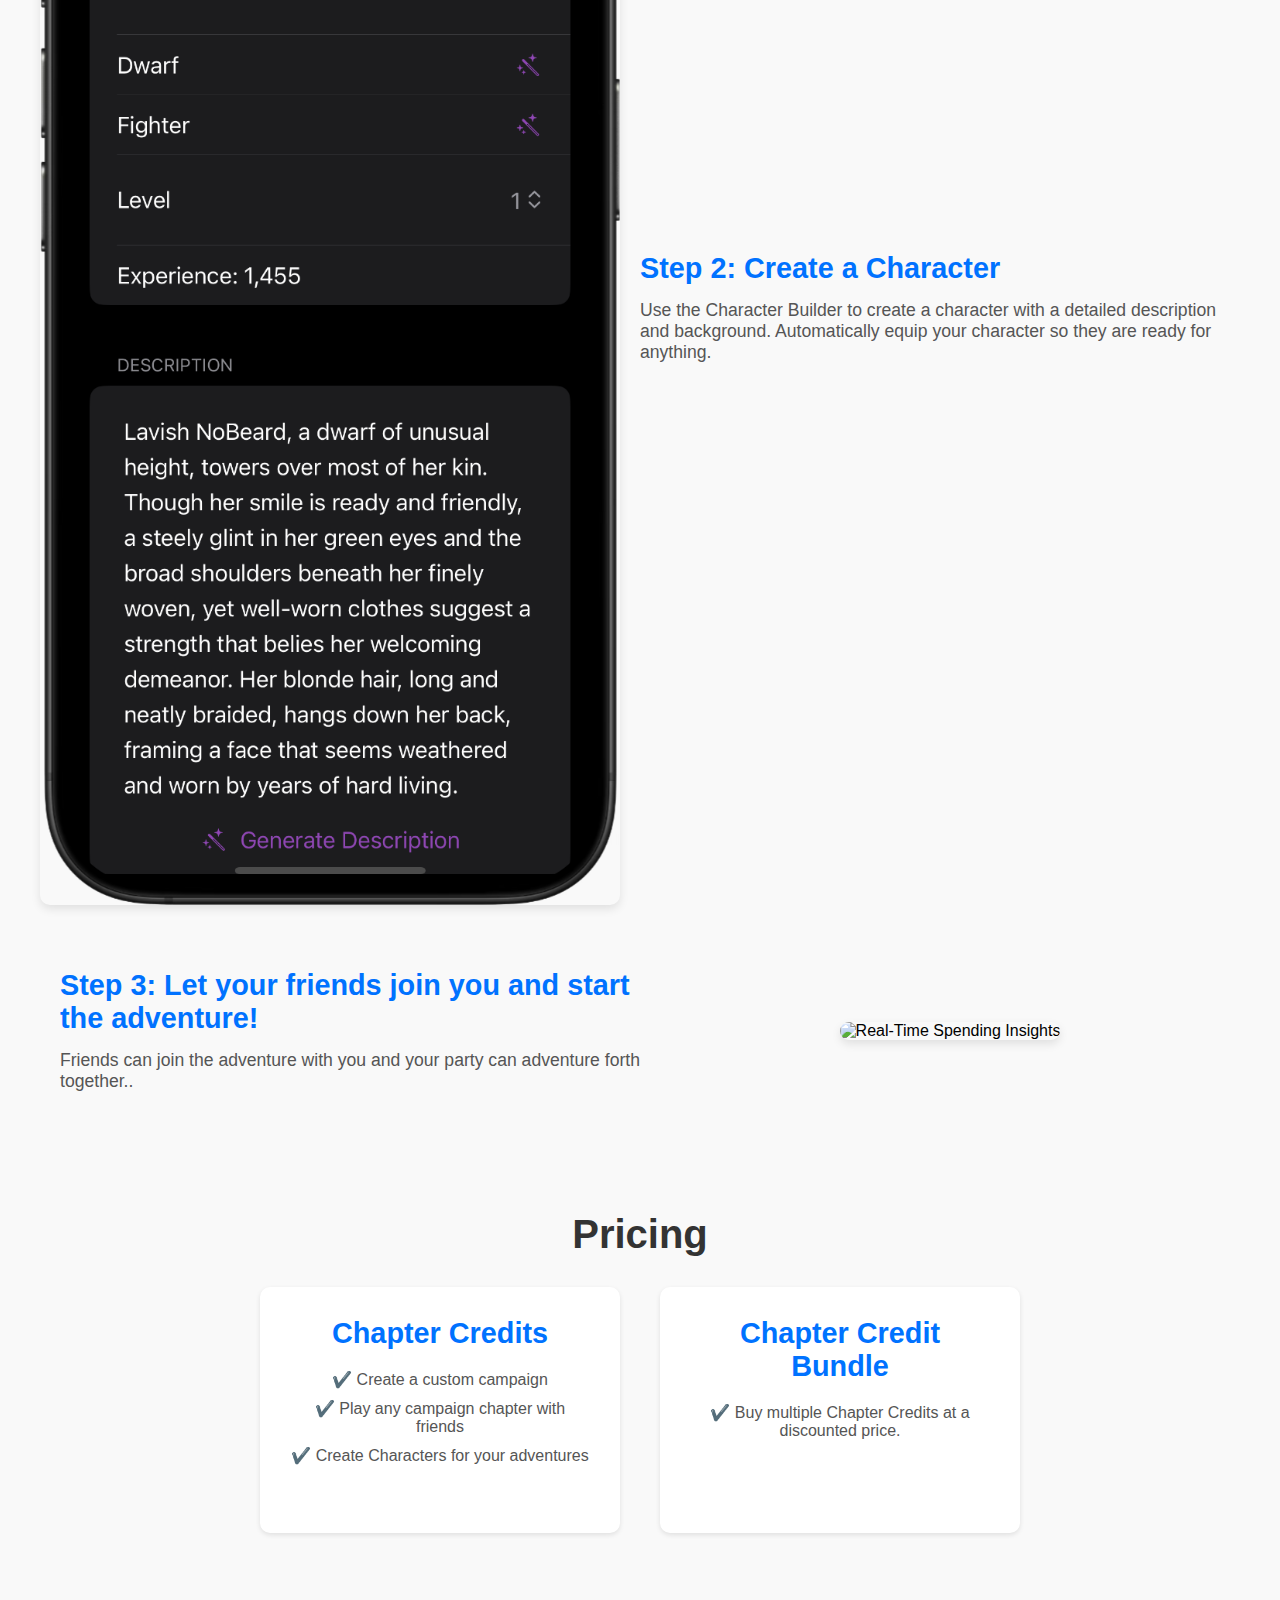
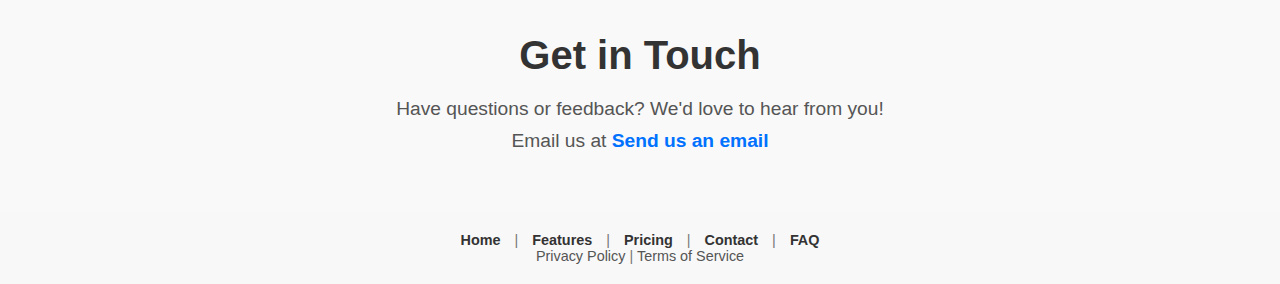
==== commit 7872312e: "updated image names" ====
--- a/index.html
+++ b/index.html
@@ -43,14 +43,14 @@
     <div class="feature-grid">
         
         <div class="feature">
-            <img src="Create Campaign.jpg" alt="Campaign Builder">
+            <img src="campaign_builder.png" alt="Campaign Builder">
             <h3>Campaign Builder</h3>
             <p>Easily create immersive adventures with the help of AI.</p>
         </div>
 
        
         <div class="feature">
-            <img src="shortcuts2.png" alt="Character Builder">
+            <img src="character_builder.png" alt="Character Builder">
             <h3>Character Builder</h3>
             <p>Create characters with detailed backgrounds, with the help of AI.</p>
         </div>
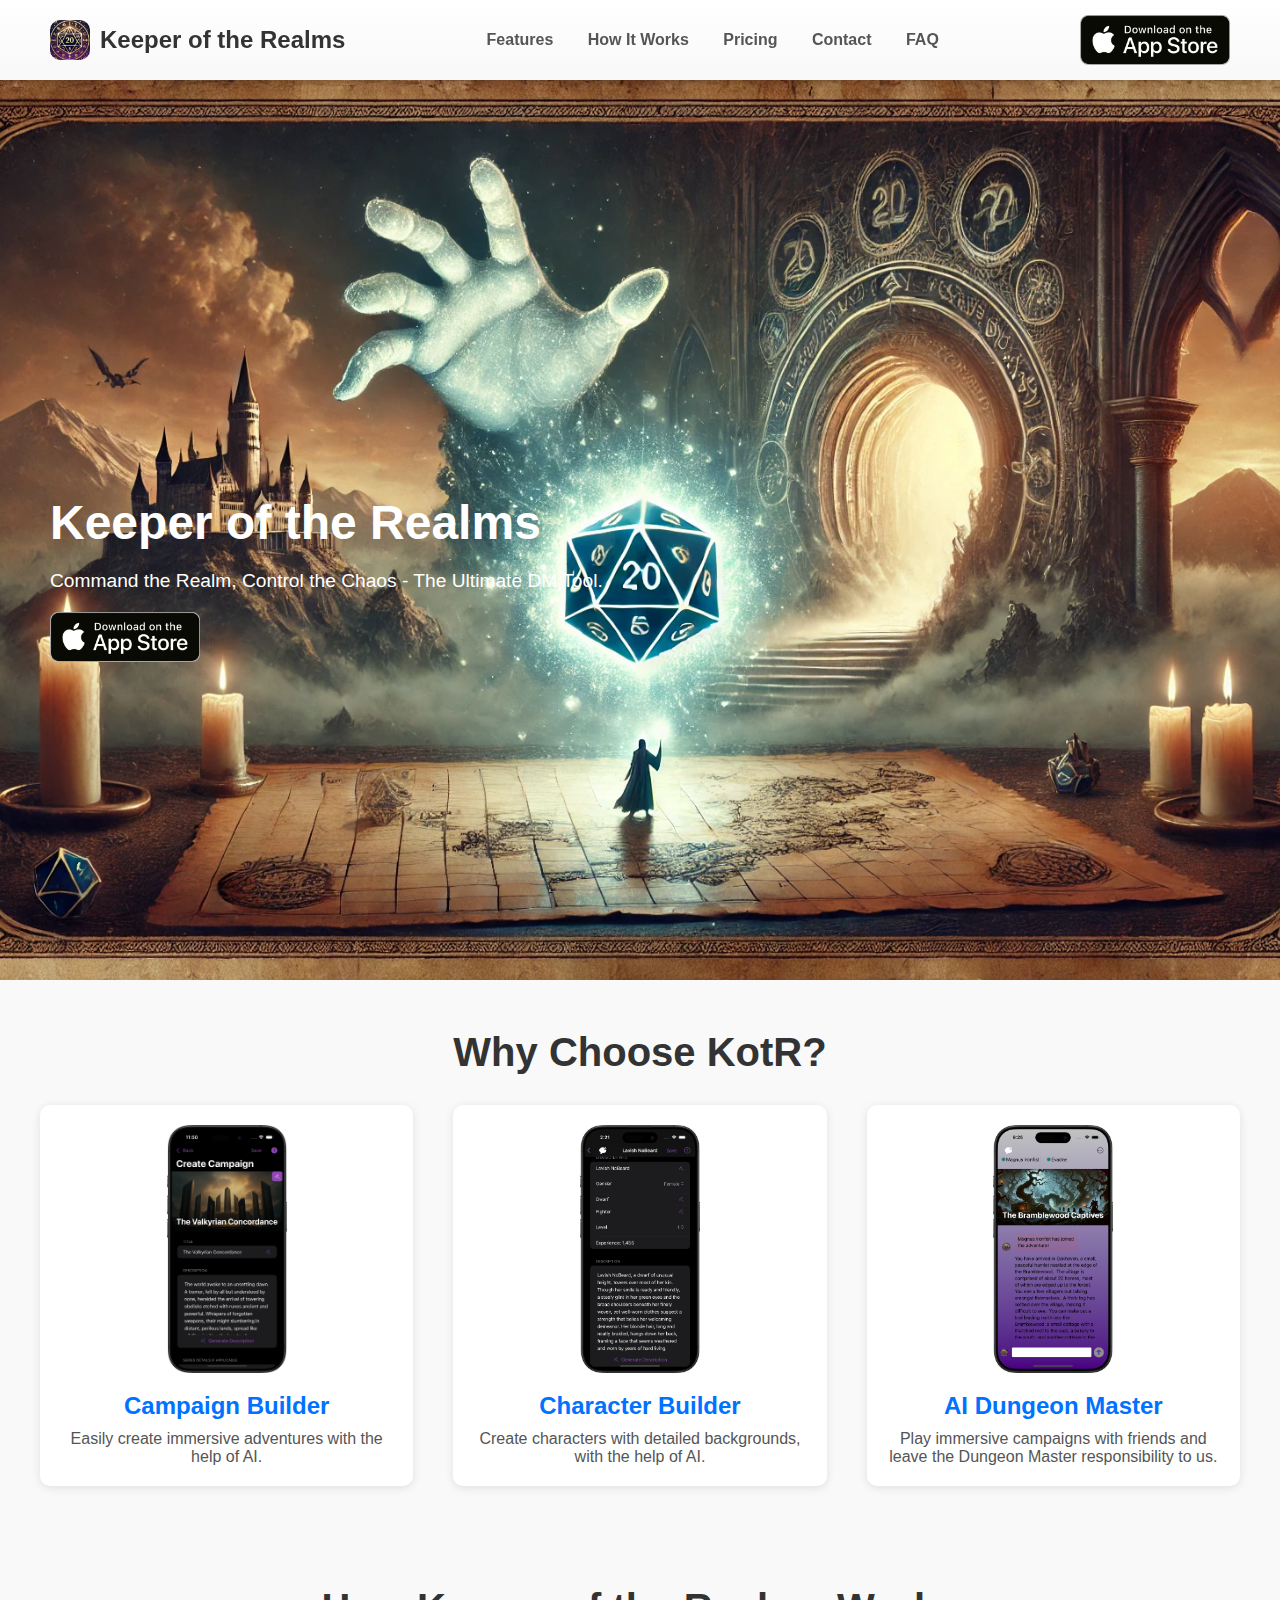
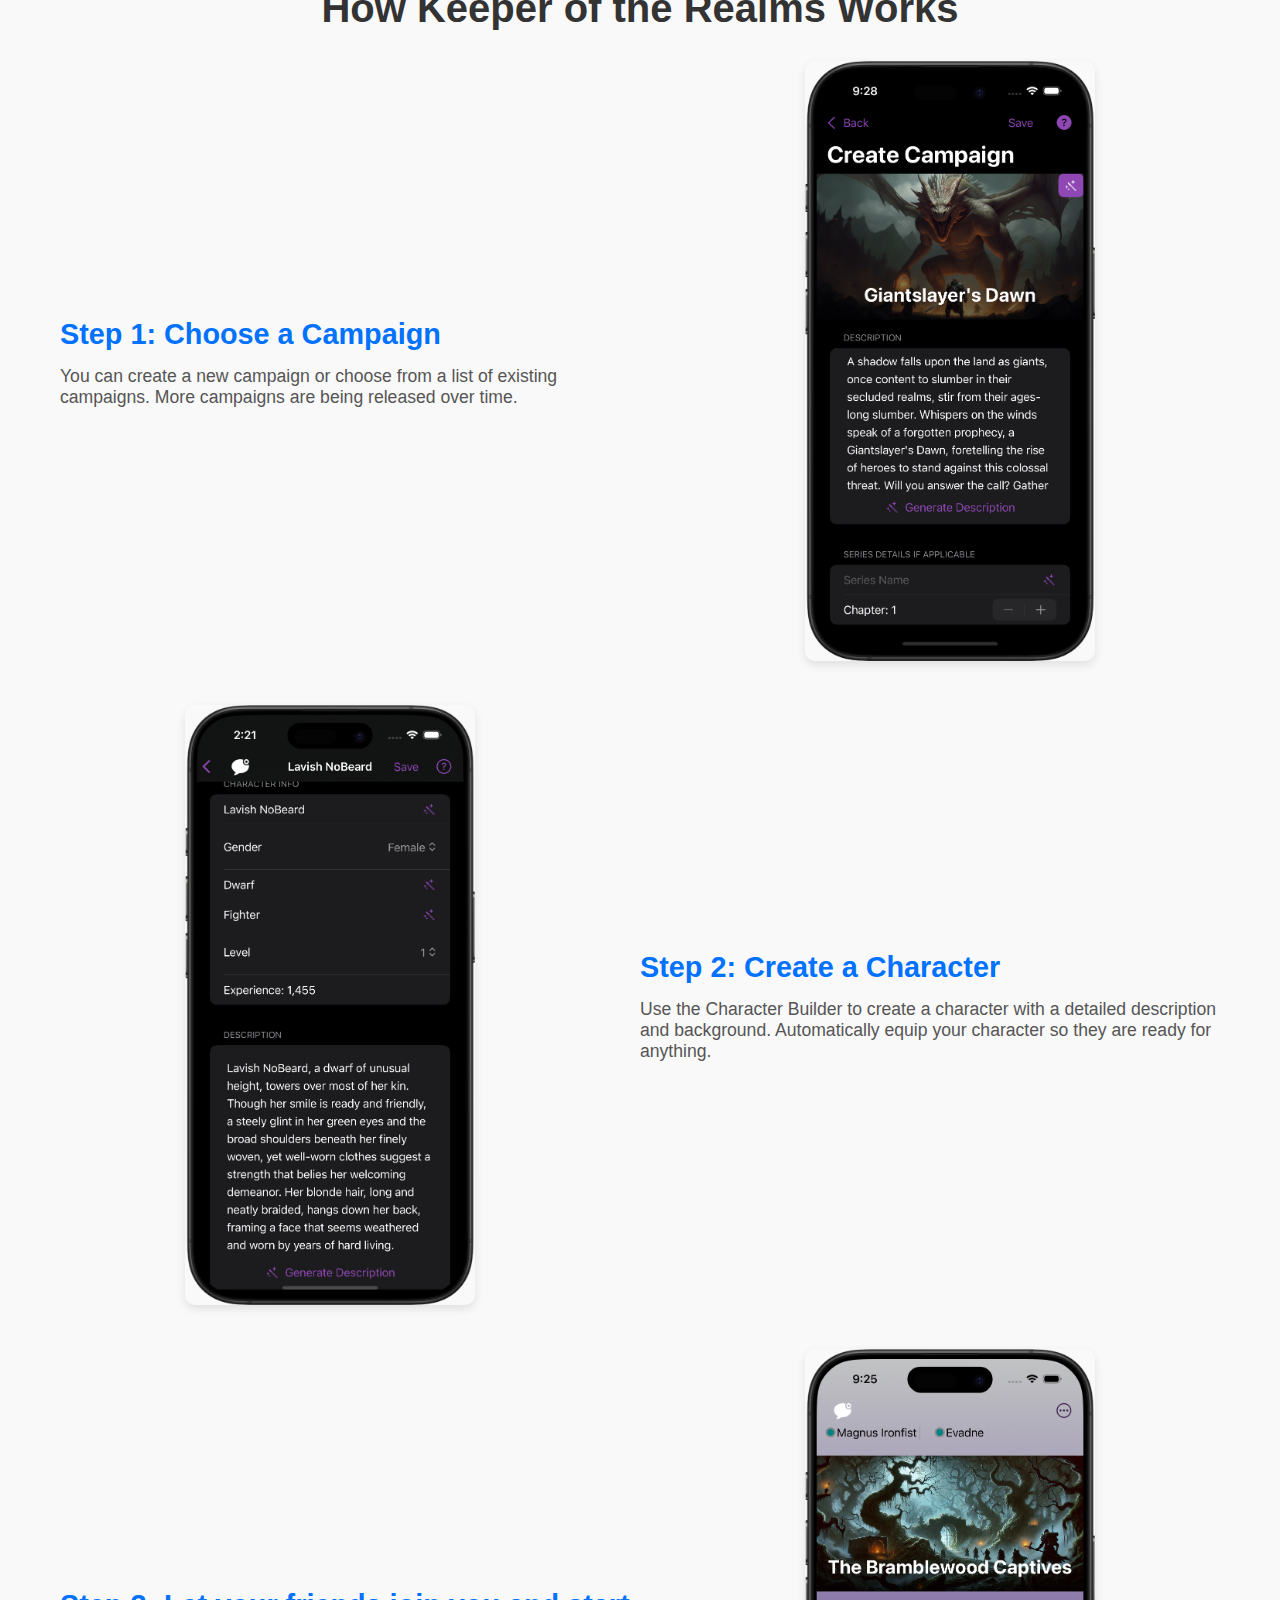
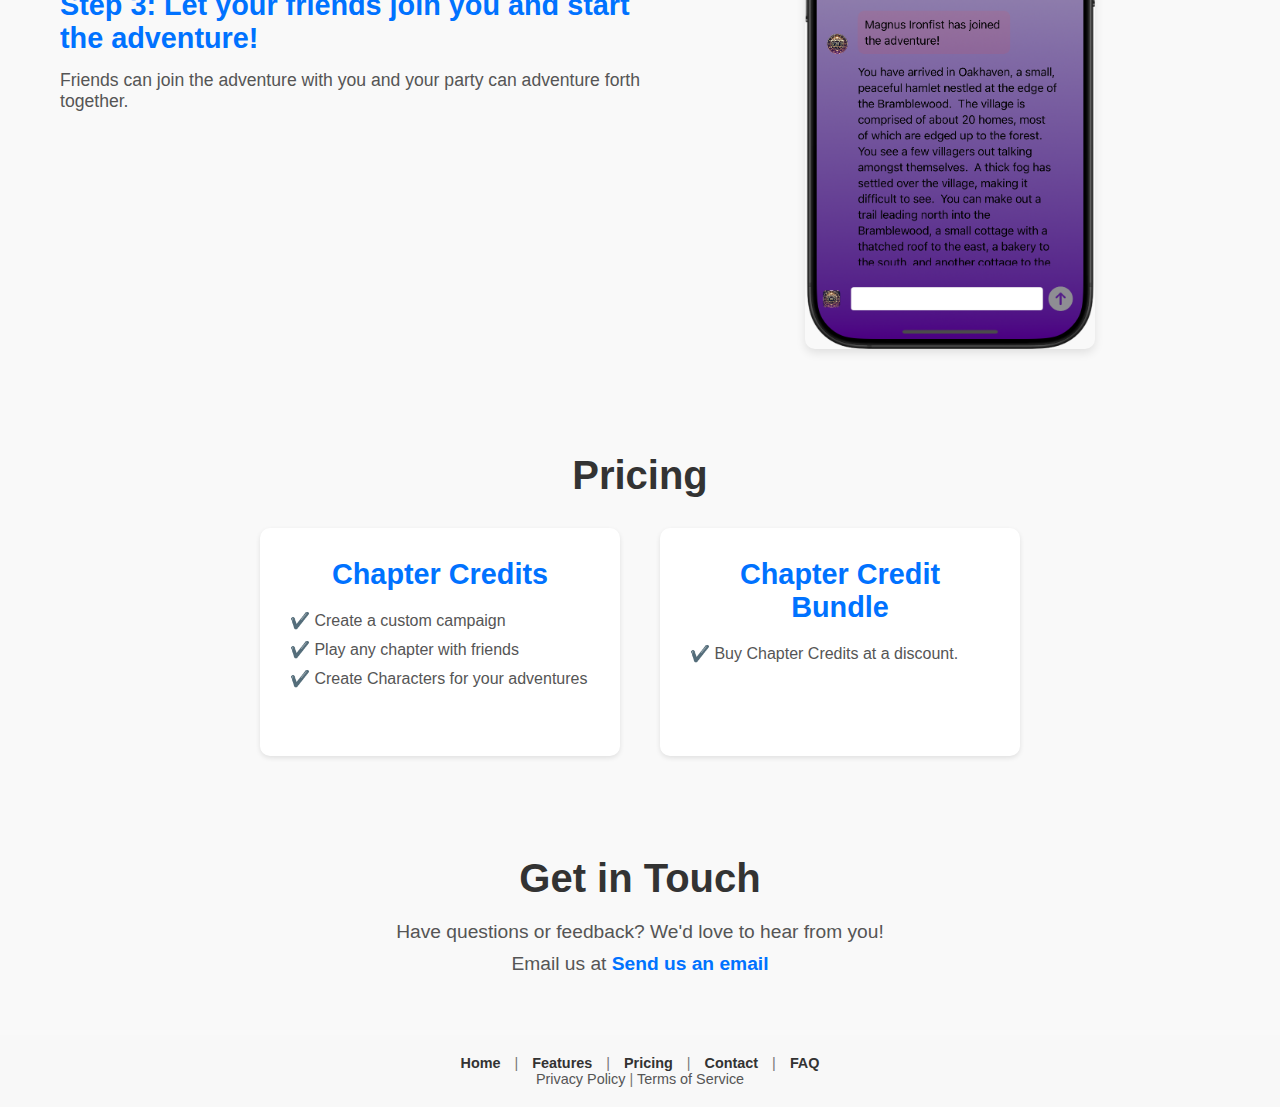
==== commit b016ff59: "Add files via upload" ====
--- a/index.html
+++ b/index.html
@@ -55,9 +55,9 @@
             <p>Create characters with detailed backgrounds, with the help of AI.</p>
         </div>
 
-        <!-- Real-Time Widgets -->
+        
         <div class="feature">
-            <img src="widgets.png" alt="AI Dungeon Master">
+            <img src="dm.png" alt="AI Dungeon Master">
             <h3>AI Dungeon Master</h3>
             <p>Play immersive campaigns with friends and leave the Dungeon Master responsibility to us.</p>
         </div>
@@ -76,7 +76,7 @@
                 <p>You can create a new campaign or choose from a list of existing campaigns.  More campaigns are being released over time.</p>
             </div>
             <div class="step-visual">
-                <img src="campaign_builder.png" alt="Create Campaign">
+                <img src="campaign_builder2.png" alt="Create Campaign">
             </div>
         </div>
         
@@ -95,10 +95,10 @@
         <div class="step">
             <div class="step-text">
                 <h3>Step 3: Let your friends join you and start the adventure!</h3>
-                <p>Friends can join the adventure with you and your party can adventure forth together..</p>
+                <p>Friends can join the adventure with you and your party can adventure forth together.</p>
             </div>
             <div class="step-visual">
-                <img src="real-time-charts.jpg" alt="Real-Time Spending Insights">
+                <img src="dm.png" alt="Real-Time Spending Insights">
             </div>
         </div>
     </div>
@@ -133,7 +133,7 @@
             <h3>Chapter Credits</h3>
             <ul>
                 <li>✔️ Create a custom campaign</li>
-                <li>✔️ Play any campaign chapter with friends</li>
+                <li>✔️ Play any chapter with friends</li>
                 <li>✔️ Create Characters for your adventures</li>
             </ul>
             <a href="https://apps.apple.com/us/app/penny-ai-expense-tracker/id6680195347" class="cta-button">Get Started for Free</a>
@@ -143,7 +143,7 @@
         <div class="plan">
             <h3>Chapter Credit Bundle</h3>
             <ul>
-                <li>✔️ Buy multiple Chapter Credits at a discounted price.</li>
+                <li>✔️ Buy Chapter Credits at a discount.</li>
             </ul>
             <a href="https://apps.apple.com/us/app/penny-ai-expense-tracker/id6680195347" class="cta-button">Subscribe Now</a>
         </div>
--- a/styles.css
+++ b/styles.css
@@ -300,7 +300,7 @@
 }
 
 .step-visual img {
-    max-width: 100%;
+    max-width: 50%;
     height: auto;
     border-radius: 10px;
     box-shadow: 0 4px 10px rgba(0, 0, 0, 0.1);
@@ -376,6 +376,7 @@
     list-style: none;
     padding: 0;
     margin-bottom: 20px;
+    text-align: left;
 }
 
 .plan ul li {
